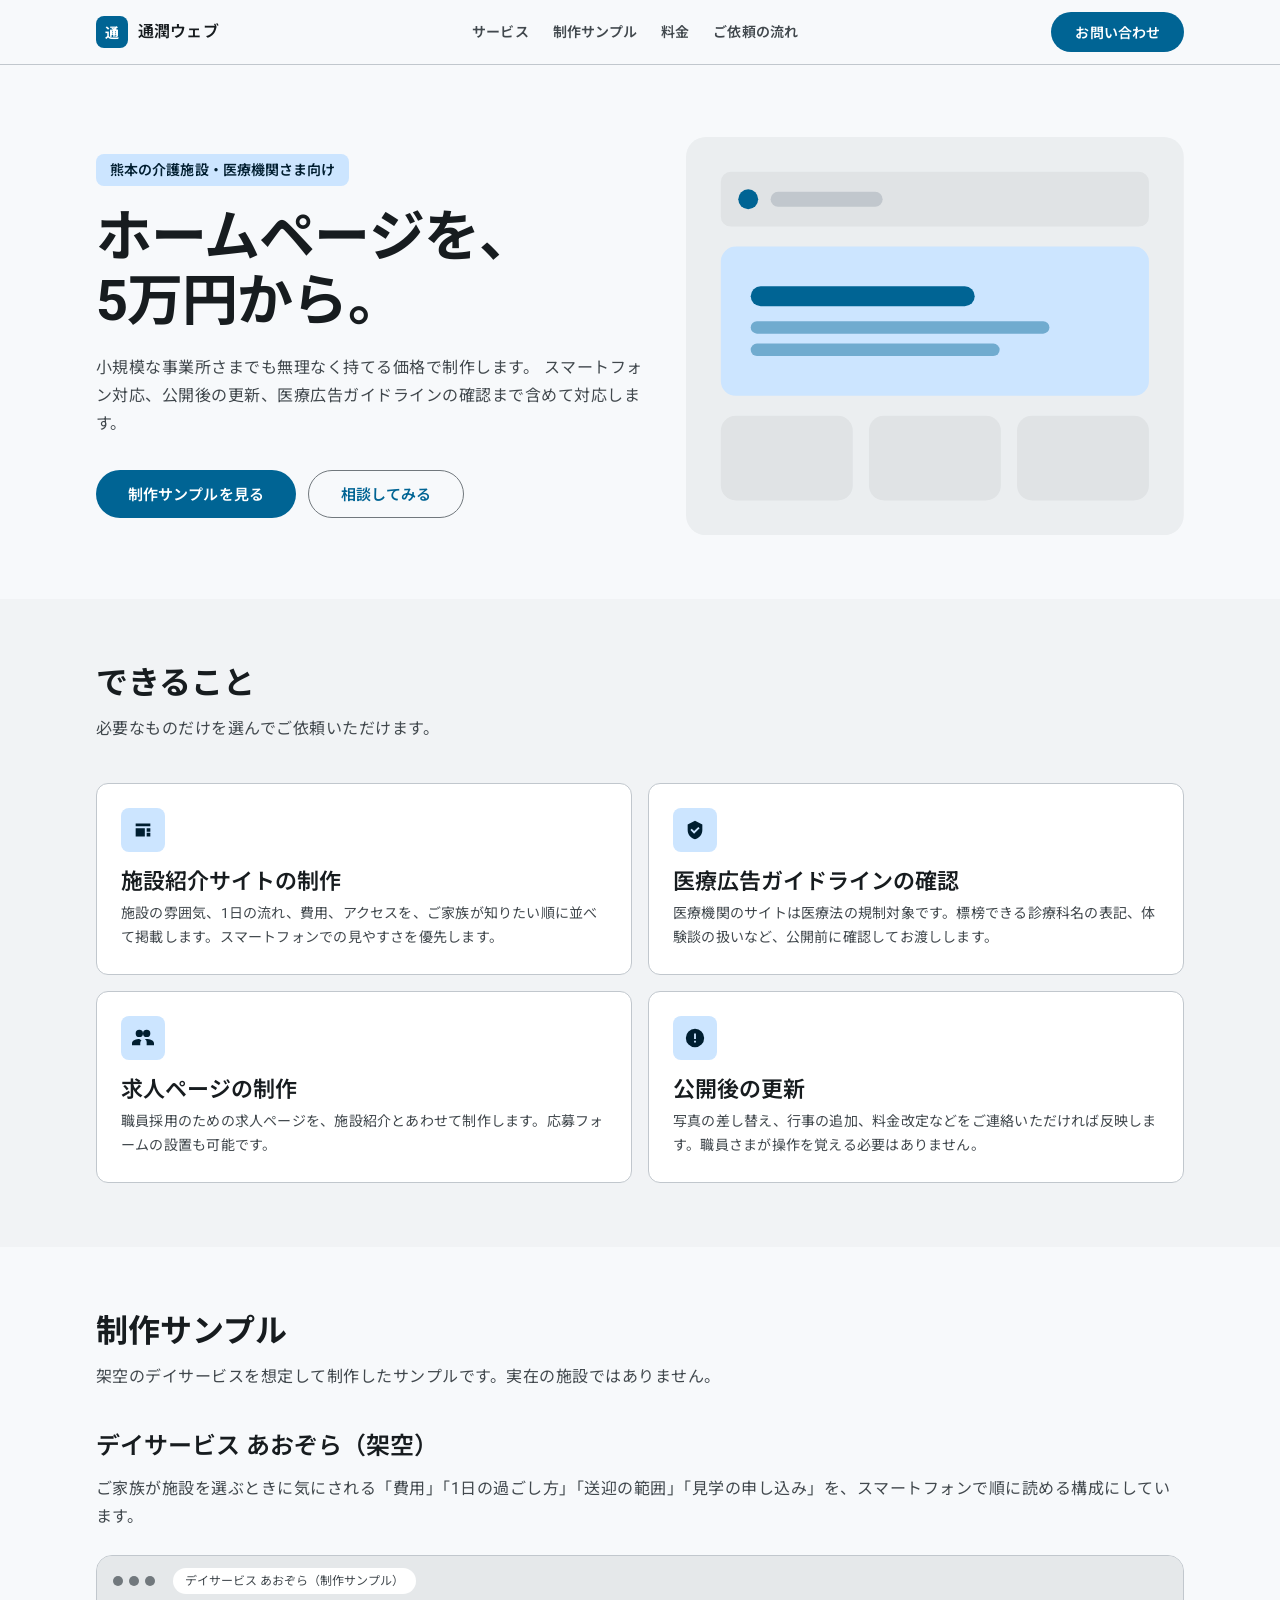
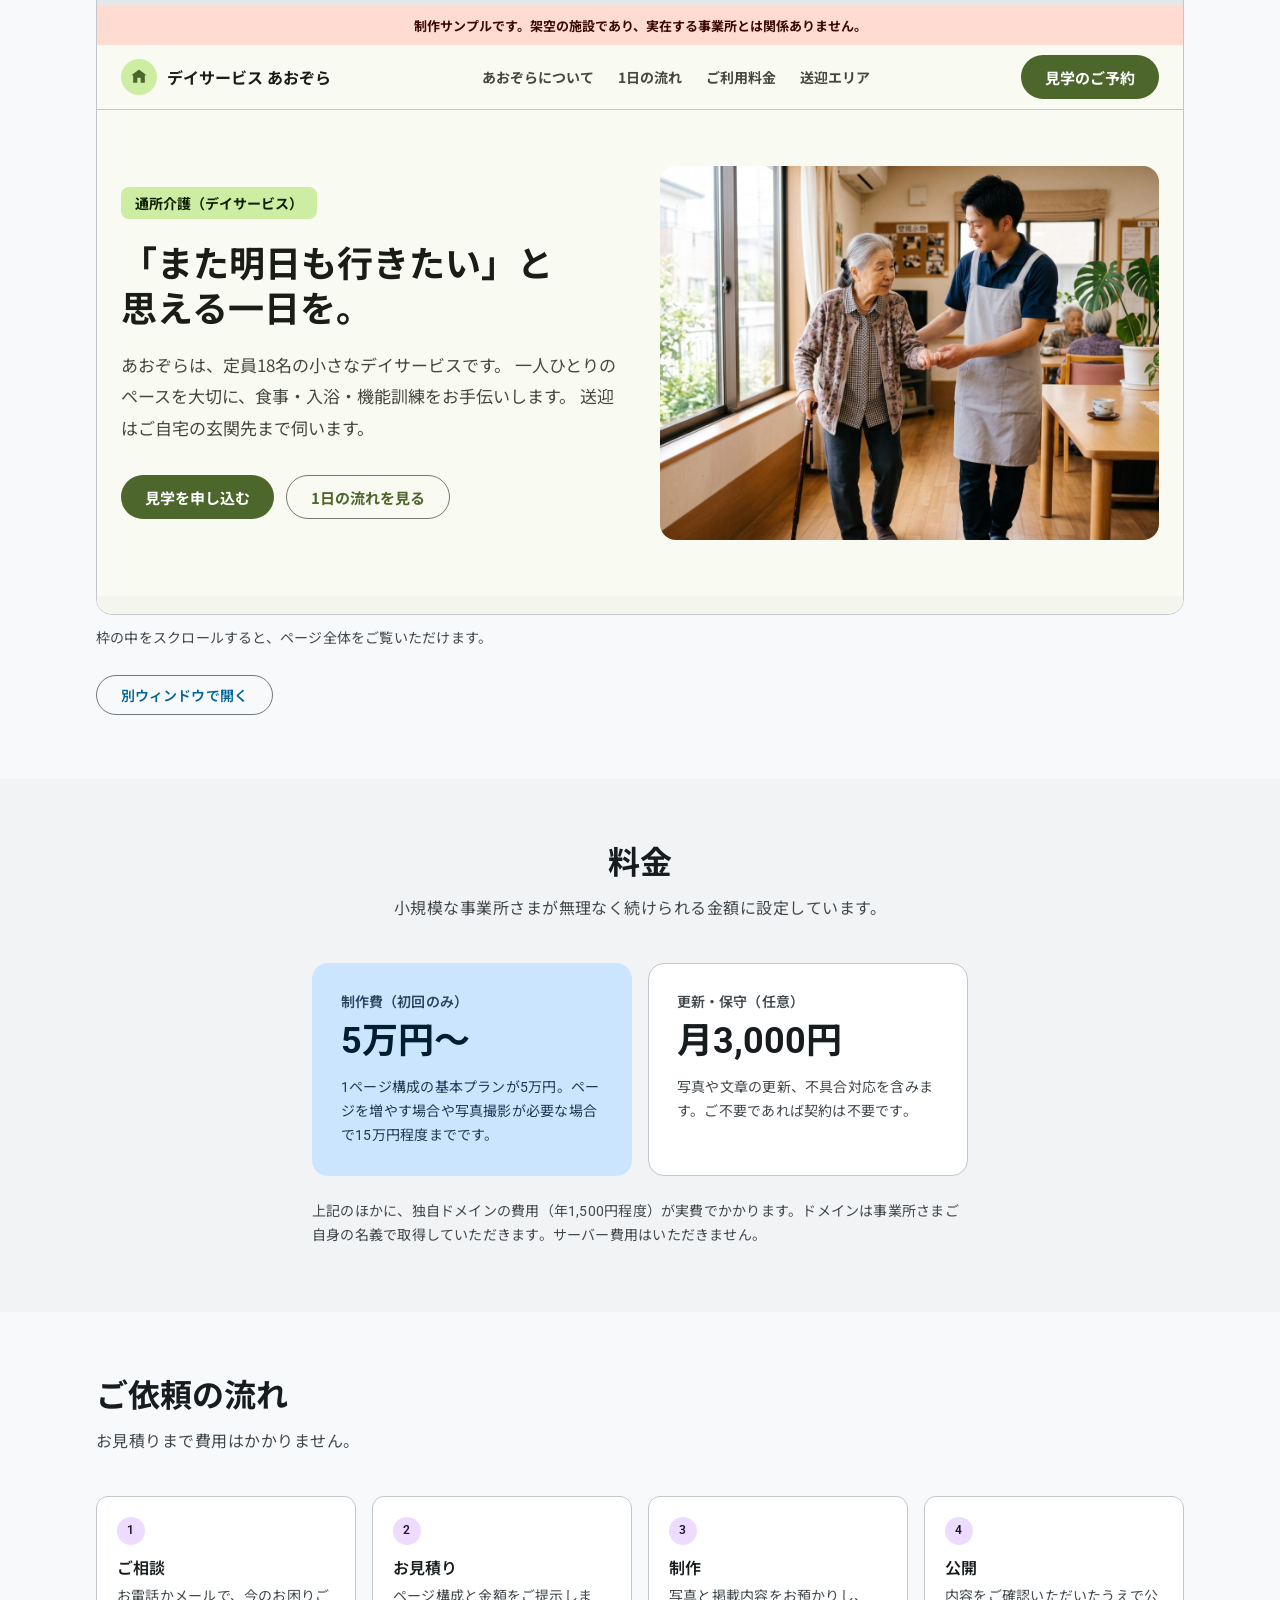
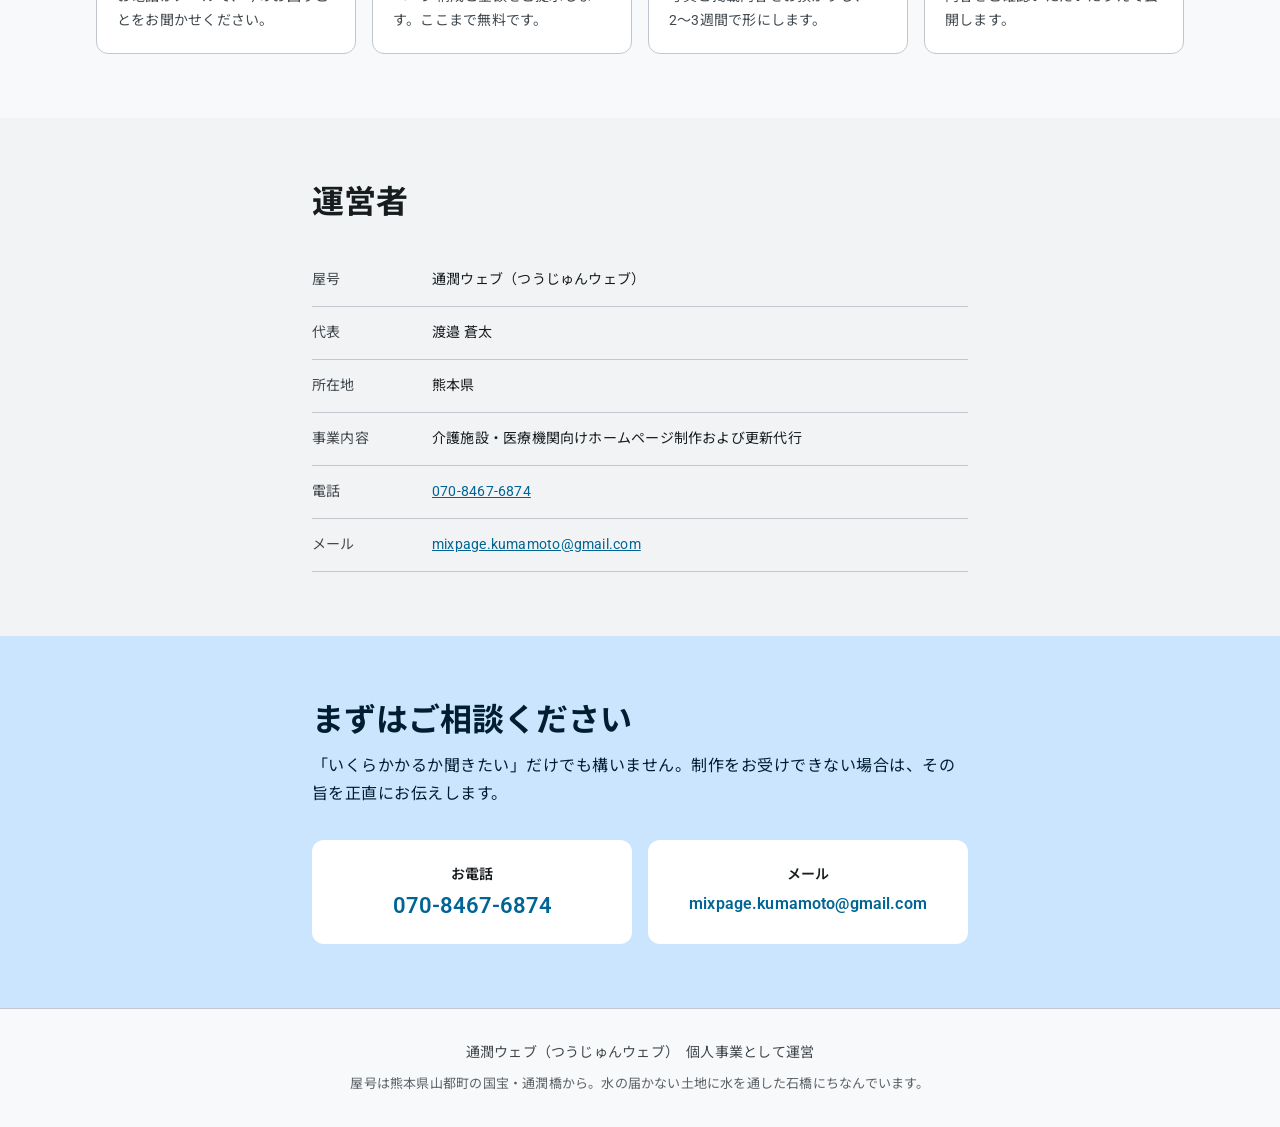
==== index.html @ cc21ecbc "屋号をミックスページから通潤ウェブに変更 同名・類似名の先行事業者が多数存在し、指名検索で埋もれるため屋号を変更。 「ミックスページ」は mixi／mixiページ と音が重なり、同業のウェブミックス " ====
<!doctype html>
<html lang="ja">
<head>
<meta charset="utf-8">
<meta name="viewport" content="width=device-width, initial-scale=1">
<title>通潤ウェブ｜熊本の医療・介護施設向け ホームページ制作</title>
<meta name="description" content="熊本の介護施設・医療機関に特化したホームページ制作「通潤ウェブ（つうじゅんウェブ）」。制作5万円から、医療広告ガイドラインに沿った制作と公開後の更新まで対応します。代表 渡邉蒼太。">
<meta name="keywords" content="通潤ウェブ,つうじゅんウェブ,熊本,ホームページ制作,介護施設,医療機関,デイサービス">
<link rel="canonical" href="https://buildappsota.github.io/mixpage/">
<meta property="og:type" content="website">
<meta property="og:site_name" content="通潤ウェブ">
<meta property="og:title" content="通潤ウェブ｜熊本の医療・介護施設向け ホームページ制作">
<meta property="og:description" content="熊本の介護施設・医療機関に特化したホームページ制作。制作5万円から、公開後の更新まで対応します。">
<meta property="og:locale" content="ja_JP">
<link rel="preconnect" href="https://fonts.googleapis.com">
<link rel="preconnect" href="https://fonts.gstatic.com" crossorigin>
<link href="https://fonts.googleapis.com/css2?family=Roboto:wght@400;500;700&family=Noto+Sans+JP:wght@400;500;700&display=swap" rel="stylesheet">
<link rel="stylesheet" href="css/style.css?v=4">
<script type="application/ld+json">
{
  "@context": "https://schema.org",
  "@type": "ProfessionalService",
  "name": "通潤ウェブ",
  "alternateName": ["つうじゅんウェブ", "Tsujun Web"],
  "description": "熊本の介護施設・医療機関に特化したホームページ制作および更新代行。",
  "url": "https://buildappsota.github.io/mixpage/",
  "telephone": "+81-70-8467-6874",
  "email": "mixpage.kumamoto@gmail.com",
  "founder": { "@type": "Person", "name": "渡邉 蒼太" },
  "address": { "@type": "PostalAddress", "addressRegion": "熊本県", "addressCountry": "JP" },
  "areaServed": { "@type": "AdministrativeArea", "name": "熊本県" },
  "knowsLanguage": "ja",
  "priceRange": "¥¥",
  "makesOffer": [
    {
      "@type": "Offer",
      "itemOffered": { "@type": "Service", "name": "ホームページ制作" },
      "price": "50000",
      "priceCurrency": "JPY"
    },
    {
      "@type": "Offer",
      "itemOffered": { "@type": "Service", "name": "公開後の更新・保守" },
      "price": "3000",
      "priceCurrency": "JPY"
    }
  ]
}
</script>
</head>
<body>

<a class="skip" href="#main">本文へスキップ</a>

<header class="appbar">
  <div class="wrap appbar__in">
    <a class="appbar__brand" href="#main">
      <span class="appbar__mark" aria-hidden="true">通</span>
      <span class="title-md">通潤ウェブ</span>
    </a>
    <nav class="appbar__nav label-lg" aria-label="サイト内ナビゲーション">
      <a href="#service">サービス</a>
      <a href="#sample">制作サンプル</a>
      <a href="#price">料金</a>
      <a href="#flow">ご依頼の流れ</a>
    </nav>
    <a class="btn btn--filled" href="#contact">お問い合わせ</a>
  </div>
</header>

<main id="main">

  <!-- ============================ hero -->
  <section class="hero">
    <div class="wrap hero__grid">
      <div>
        <p class="hero__eyebrow label-lg">熊本の介護施設・医療機関さま向け</p>
        <h1 class="display-lg">ホームページを、<br>5万円から。</h1>
        <p class="hero__lead body-lg">
          小規模な事業所さまでも無理なく持てる価格で制作します。
          スマートフォン対応、公開後の更新、医療広告ガイドラインの確認まで含めて対応します。
        </p>
        <div class="btn-row">
          <a class="btn btn--filled btn--lg" href="#sample">制作サンプルを見る</a>
          <a class="btn btn--outlined btn--lg" href="#contact">相談してみる</a>
        </div>
      </div>
      <div aria-hidden="true">
        <svg viewBox="0 0 400 320" role="img" style="width:100%;height:auto">
          <rect width="400" height="320" rx="16" fill="var(--md-surface-container)"/>
          <rect x="28" y="28" width="344" height="44" rx="8" fill="var(--md-surface-container-highest)"/>
          <circle cx="50" cy="50" r="8" fill="var(--md-primary)"/>
          <rect x="68" y="44" width="90" height="12" rx="6" fill="var(--md-outline-variant)"/>
          <rect x="28" y="88" width="344" height="120" rx="12" fill="var(--md-primary-container)"/>
          <rect x="52" y="120" width="180" height="16" rx="8" fill="var(--md-primary)"/>
          <rect x="52" y="148" width="240" height="10" rx="5" fill="var(--md-primary)" opacity=".45"/>
          <rect x="52" y="166" width="200" height="10" rx="5" fill="var(--md-primary)" opacity=".45"/>
          <rect x="28" y="224" width="106" height="68" rx="12" fill="var(--md-surface-container-highest)"/>
          <rect x="147" y="224" width="106" height="68" rx="12" fill="var(--md-surface-container-highest)"/>
          <rect x="266" y="224" width="106" height="68" rx="12" fill="var(--md-surface-container-highest)"/>
        </svg>
      </div>
    </div>
  </section>

  <!-- ============================ サービス -->
  <section class="sec sec--container" id="service">
    <div class="wrap">
      <div class="sec__head">
        <h2 class="headline-lg">できること</h2>
        <p class="sec__lead body-lg">必要なものだけを選んでご依頼いただけます。</p>
      </div>
      <div class="cards">
        <div class="card">
          <div class="card__icon" aria-hidden="true">
            <svg width="22" height="22" viewBox="0 0 24 24" fill="currentColor"><path d="M4 5h16v3H4zm0 5h10v9H4zm12 0h4v4h-4zm0 5h4v4h-4z"/></svg>
          </div>
          <h3 class="title-lg">施設紹介サイトの制作</h3>
          <p class="body-md">施設の雰囲気、1日の流れ、費用、アクセスを、ご家族が知りたい順に並べて掲載します。スマートフォンでの見やすさを優先します。</p>
        </div>
        <div class="card">
          <div class="card__icon" aria-hidden="true">
            <svg width="22" height="22" viewBox="0 0 24 24" fill="currentColor"><path d="M12 2 4 6v6c0 5 3.4 9.1 8 10 4.6-.9 8-5 8-10V6zm-1 14-4-4 1.4-1.4L11 13.2l4.6-4.6L17 10z"/></svg>
          </div>
          <h3 class="title-lg">医療広告ガイドラインの確認</h3>
          <p class="body-md">医療機関のサイトは医療法の規制対象です。標榜できる診療科名の表記、体験談の扱いなど、公開前に確認してお渡しします。</p>
        </div>
        <div class="card">
          <div class="card__icon" aria-hidden="true">
            <svg width="22" height="22" viewBox="0 0 24 24" fill="currentColor"><path d="M16 11a4 4 0 1 0-4-4 4 4 0 0 0 4 4m-8 0a4 4 0 1 0-4-4 4 4 0 0 0 4 4m0 2c-3 0-8 1.5-8 4.5V20h9v-2.5c0-1.1.5-2.1 1.3-3A12 12 0 0 0 8 13m8 0c-.6 0-1.3 0-2 .2 1.2.9 2 2 2 3.3V20h8v-2.5c0-3-5-4.5-8-4.5"/></svg>
          </div>
          <h3 class="title-lg">求人ページの制作</h3>
          <p class="body-md">職員採用のための求人ページを、施設紹介とあわせて制作します。応募フォームの設置も可能です。</p>
        </div>
        <div class="card">
          <div class="card__icon" aria-hidden="true">
            <svg width="22" height="22" viewBox="0 0 24 24" fill="currentColor"><path d="M12 2a10 10 0 1 0 10 10A10 10 0 0 0 12 2m1 15h-2v-2h2zm0-4h-2V7h2z"/></svg>
          </div>
          <h3 class="title-lg">公開後の更新</h3>
          <p class="body-md">写真の差し替え、行事の追加、料金改定などをご連絡いただければ反映します。職員さまが操作を覚える必要はありません。</p>
        </div>
      </div>
    </div>
  </section>

  <!-- ============================ サンプル -->
  <section class="sec" id="sample">
    <div class="wrap">
      <div class="sec__head">
        <h2 class="headline-lg">制作サンプル</h2>
        <p class="sec__lead body-lg">架空のデイサービスを想定して制作したサンプルです。実在の施設ではありません。</p>
      </div>
      <div class="showcase">
        <div class="showcase__body">
          <h3 class="headline-sm">デイサービス あおぞら（架空）</h3>
          <p class="body-lg">ご家族が施設を選ぶときに気にされる「費用」「1日の過ごし方」「送迎の範囲」「見学の申し込み」を、スマートフォンで順に読める構成にしています。</p>
        </div>
        <div class="showcase__frame">
          <div class="showcase__bar">
            <span class="showcase__dot" aria-hidden="true"></span>
            <span class="showcase__dot" aria-hidden="true"></span>
            <span class="showcase__dot" aria-hidden="true"></span>
            <span class="showcase__url">デイサービス あおぞら（制作サンプル）</span>
          </div>
          <iframe class="showcase__iframe" src="sample/index.html" title="制作サンプル：デイサービス あおぞら（架空の施設）" loading="lazy"></iframe>
        </div>
        <p class="showcase__hint body-md">枠の中をスクロールすると、ページ全体をご覧いただけます。</p>
        <div class="btn-row">
          <a class="btn btn--outlined" href="sample/index.html" target="_blank" rel="noopener">別ウィンドウで開く</a>
        </div>
      </div>
    </div>
  </section>

  <!-- ============================ 料金 -->
  <section class="sec sec--container" id="price">
    <div class="wrap wrap--narrow">
      <div class="sec__head sec__head--center">
        <h2 class="headline-lg">料金</h2>
        <p class="sec__lead body-lg">小規模な事業所さまが無理なく続けられる金額に設定しています。</p>
      </div>
      <div class="price-cards">
        <div class="price-card price-card--accent">
          <p class="price-card__label label-lg">制作費（初回のみ）</p>
          <p class="price-card__value display-sm">5万円〜</p>
          <p class="price-card__note body-md">1ページ構成の基本プランが5万円。ページを増やす場合や写真撮影が必要な場合で15万円程度までです。</p>
        </div>
        <div class="price-card">
          <p class="price-card__label label-lg">更新・保守（任意）</p>
          <p class="price-card__value display-sm">月3,000円</p>
          <p class="price-card__note body-md">写真や文章の更新、不具合対応を含みます。ご不要であれば契約は不要です。</p>
        </div>
      </div>
      <p class="fine body-md">上記のほかに、独自ドメインの費用（年1,500円程度）が実費でかかります。ドメインは事業所さまご自身の名義で取得していただきます。サーバー費用はいただきません。</p>
    </div>
  </section>

  <!-- ============================ 流れ -->
  <section class="sec" id="flow">
    <div class="wrap">
      <div class="sec__head">
        <h2 class="headline-lg">ご依頼の流れ</h2>
        <p class="sec__lead body-lg">お見積りまで費用はかかりません。</p>
      </div>
      <div class="steps">
        <div class="step">
          <div class="step__no label-md" aria-hidden="true">1</div>
          <h3 class="title-md">ご相談</h3>
          <p class="body-md">お電話かメールで、今のお困りごとをお聞かせください。</p>
        </div>
        <div class="step">
          <div class="step__no label-md" aria-hidden="true">2</div>
          <h3 class="title-md">お見積り</h3>
          <p class="body-md">ページ構成と金額をご提示します。ここまで無料です。</p>
        </div>
        <div class="step">
          <div class="step__no label-md" aria-hidden="true">3</div>
          <h3 class="title-md">制作</h3>
          <p class="body-md">写真と掲載内容をお預かりし、2〜3週間で形にします。</p>
        </div>
        <div class="step">
          <div class="step__no label-md" aria-hidden="true">4</div>
          <h3 class="title-md">公開</h3>
          <p class="body-md">内容をご確認いただいたうえで公開します。</p>
        </div>
      </div>
    </div>
  </section>

  <!-- ============================ 会社概要 -->
  <section class="sec sec--container">
    <div class="wrap wrap--narrow">
      <h2 class="headline-lg">運営者</h2>
      <dl class="overview body-md">
        <div><dt>屋号</dt><dd>通潤ウェブ（つうじゅんウェブ）</dd></div>
        <div><dt>代表</dt><dd>渡邉 蒼太</dd></div>
        <div><dt>所在地</dt><dd>熊本県</dd></div>
        <div><dt>事業内容</dt><dd>介護施設・医療機関向けホームページ制作および更新代行</dd></div>
        <div><dt>電話</dt><dd><a href="tel:07084676874">070-8467-6874</a></dd></div>
        <div><dt>メール</dt><dd><a href="mailto:mixpage.kumamoto@gmail.com">mixpage.kumamoto@gmail.com</a></dd></div>
      </dl>
    </div>
  </section>

  <!-- ============================ お問い合わせ -->
  <section class="contact" id="contact">
    <div class="wrap wrap--narrow">
      <h2 class="headline-lg">まずはご相談ください</h2>
      <p class="contact__lead body-lg">「いくらかかるか聞きたい」だけでも構いません。制作をお受けできない場合は、その旨を正直にお伝えします。</p>
      <div class="contact__methods">
        <div class="contact__card">
          <p class="label-lg">お電話</p>
          <a class="title-lg" href="tel:07084676874">070-8467-6874</a>
        </div>
        <div class="contact__card">
          <p class="label-lg">メール</p>
          <a class="title-md" href="mailto:mixpage.kumamoto@gmail.com?subject=%E3%83%9B%E3%83%BC%E3%83%A0%E3%83%9A%E3%83%BC%E3%82%B8%E5%88%B6%E4%BD%9C%E3%81%AE%E3%81%94%E7%9B%B8%E8%AB%87">mixpage.kumamoto@gmail.com</a>
        </div>
      </div>
    </div>
  </section>

</main>

<footer class="ftr">
  <div class="wrap wrap--narrow">
    <p class="body-md">通潤ウェブ（つうじゅんウェブ）　個人事業として運営</p>
    <p class="body-md ftr__note">屋号は熊本県山都町の国宝・通潤橋から。水の届かない土地に水を通した石橋にちなんでいます。</p>
  </div>
</footer>

</body>
</html>
---- css/style.css ----
/* ============================================================
   ミックスページ
   Material Design 3 準拠。
   - トーナルパレット（primary / secondary / tertiary / neutral）
   - M3タイプスケール（Display / Headline / Title / Body / Label）
   - M3シェイプスケール（4 / 8 / 12 / 16 / 28dp）
   - ライト・ダーク両スキーム
   ============================================================ */

:root {
  /* --- M3 light color roles --- */
  --md-primary: #006494;
  --md-on-primary: #ffffff;
  --md-primary-container: #cce5ff;
  --md-on-primary-container: #001e30;

  --md-secondary: #4f616e;
  --md-on-secondary: #ffffff;
  --md-secondary-container: #d3e5f4;
  --md-on-secondary-container: #0b1d29;

  --md-tertiary: #66587a;
  --md-on-tertiary: #ffffff;
  --md-tertiary-container: #eddcff;
  --md-on-tertiary-container: #221533;

  --md-surface: #f7f9fb;
  --md-on-surface: #171c1f;
  --md-surface-variant: #dde3e8;
  --md-on-surface-variant: #41484d;
  --md-outline: #71787d;
  --md-outline-variant: #c1c7cd;

  --md-surface-container-lowest: #ffffff;
  --md-surface-container-low: #f1f3f5;
  --md-surface-container: #ebeef0;
  --md-surface-container-high: #e5e8ea;
  --md-surface-container-highest: #e0e3e5;

  /* --- M3 shape scale --- */
  --shape-xs: 4px;
  --shape-sm: 8px;
  --shape-md: 12px;
  --shape-lg: 16px;
  --shape-xl: 28px;
  --shape-full: 999px;

  --font: "Roboto", "Noto Sans JP", -apple-system, BlinkMacSystemFont, sans-serif;
}

@media (prefers-color-scheme: dark) {
  :root {
    --md-primary: #91cdff;
    --md-on-primary: #00344f;
    --md-primary-container: #004b70;
    --md-on-primary-container: #cce5ff;

    --md-secondary: #b7c9d8;
    --md-on-secondary: #21323f;
    --md-secondary-container: #384956;
    --md-on-secondary-container: #d3e5f4;

    --md-tertiary: #d1bfe7;
    --md-on-tertiary: #372a49;
    --md-tertiary-container: #4e4061;
    --md-on-tertiary-container: #eddcff;

    --md-surface: #0e1416;
    --md-on-surface: #e0e3e5;
    --md-surface-variant: #41484d;
    --md-on-surface-variant: #c1c7cd;
    --md-outline: #8b9296;
    --md-outline-variant: #41484d;

    --md-surface-container-lowest: #090f11;
    --md-surface-container-low: #171c1f;
    --md-surface-container: #1b2124;
    --md-surface-container-high: #252b2e;
    --md-surface-container-highest: #2f3538;
  }
}

* { box-sizing: border-box; }
body {
  margin: 0;
  font-family: var(--font);
  background: var(--md-surface);
  color: var(--md-on-surface);
  -webkit-font-smoothing: antialiased;
}
img, svg { max-width: 100%; display: block; }
a { color: inherit; }
h1, h2, h3, p, dl, dd, ul { margin: 0; }
ul { padding: 0; list-style: none; }

/* --- M3 type scale --- */
.display-lg { font-size: 3.5rem; line-height: 1.14; font-weight: 700; letter-spacing: -0.016em; }
.display-sm { font-size: 2.25rem; line-height: 1.22; font-weight: 700; }
.headline-lg { font-size: 2rem; line-height: 1.25; font-weight: 700; }
.headline-sm { font-size: 1.5rem; line-height: 1.33; font-weight: 600; }
.title-lg { font-size: 1.375rem; line-height: 1.27; font-weight: 600; }
.title-md { font-size: 1rem; line-height: 1.5; font-weight: 600; letter-spacing: 0.009em; }
.body-lg { font-size: 1rem; line-height: 1.75; letter-spacing: 0.031em; }
.body-md { font-size: 0.875rem; line-height: 1.71; letter-spacing: 0.016em; }
.label-lg { font-size: 0.875rem; line-height: 1.43; font-weight: 600; letter-spacing: 0.006em; }
.label-md { font-size: 0.75rem; line-height: 1.33; font-weight: 600; letter-spacing: 0.04em; }

@media (max-width: 40rem) {
  .display-lg { font-size: 2.25rem; }
  .display-sm { font-size: 1.75rem; }
  .headline-lg { font-size: 1.625rem; }
}

.wrap { max-width: 71rem; margin: 0 auto; padding: 0 1.5rem; }
.wrap--narrow { max-width: 44rem; }

.skip { position: absolute; left: -999px; }
.skip:focus { left: 1rem; top: 1rem; background: var(--md-primary); color: var(--md-on-primary); padding: 0.5rem 1rem; border-radius: var(--shape-sm); z-index: 100; }

:focus-visible { outline: 3px solid var(--md-primary); outline-offset: 2px; }
@media (prefers-reduced-motion: reduce) { * { transition: none !important; } }

/* ---------------------------------------------- top app bar */
.appbar {
  position: sticky; top: 0; z-index: 40;
  background: var(--md-surface);
  border-bottom: 1px solid var(--md-outline-variant);
}
.appbar__in { display: flex; align-items: center; justify-content: space-between; height: 4rem; gap: 1rem; }
.appbar__brand { display: flex; align-items: center; gap: 0.625rem; text-decoration: none; }
.appbar__mark {
  width: 2rem; height: 2rem; border-radius: var(--shape-sm);
  background: var(--md-primary); color: var(--md-on-primary);
  display: grid; place-items: center; font-weight: 700; font-size: 0.875rem;
}
.appbar__nav { display: none; gap: 1.5rem; }
.appbar__nav a { text-decoration: none; color: var(--md-on-surface-variant); }
.appbar__nav a:hover { color: var(--md-primary); }
@media (min-width: 52rem) { .appbar__nav { display: flex; } }

/* ---------------------------------------------- M3 buttons */
.btn {
  display: inline-flex; align-items: center; justify-content: center;
  height: 2.5rem; padding: 0 1.5rem;
  border-radius: var(--shape-full);
  border: none; text-decoration: none;
  font-family: var(--font); font-size: 0.875rem; font-weight: 600; letter-spacing: 0.006em;
  transition: box-shadow .2s ease, background-color .2s ease;
  cursor: pointer;
}
.btn--filled { background: var(--md-primary); color: var(--md-on-primary); }
.btn--filled:hover { box-shadow: 0 1px 3px rgba(0,0,0,.3), 0 4px 8px rgba(0,0,0,.15); }
.btn--tonal { background: var(--md-secondary-container); color: var(--md-on-secondary-container); }
.btn--tonal:hover { box-shadow: 0 1px 2px rgba(0,0,0,.3); }
.btn--outlined { background: transparent; color: var(--md-primary); border: 1px solid var(--md-outline); }
.btn--outlined:hover { background: color-mix(in srgb, var(--md-primary) 8%, transparent); }
.btn--lg { height: 3rem; padding: 0 2rem; font-size: 0.9375rem; }

.btn-row { display: flex; gap: 0.75rem; flex-wrap: wrap; }
.btn-row--center { justify-content: center; }

/* ---------------------------------------------- hero */
.hero { padding: 4.5rem 0 4rem; }
.hero__grid { display: grid; gap: 2.5rem; align-items: center; }
@media (min-width: 56rem) { .hero__grid { grid-template-columns: 1.05fr 0.95fr; } }
.hero__eyebrow {
  display: inline-block;
  background: var(--md-primary-container); color: var(--md-on-primary-container);
  padding: 0.375rem 0.875rem; border-radius: var(--shape-sm);
  margin-bottom: 1.25rem;
}
.hero__lead { margin-top: 1.25rem; color: var(--md-on-surface-variant); }
.hero .btn-row { margin-top: 2rem; }

/* ---------------------------------------------- sections */
.sec { padding: 4rem 0; }
.sec--container { background: var(--md-surface-container-low); }
.sec__head { max-width: 40rem; }
.sec__head--center { margin: 0 auto; text-align: center; }
.sec__lead { margin-top: 0.75rem; color: var(--md-on-surface-variant); }

/* ---------------------------------------------- M3 cards */
.cards { margin-top: 2.5rem; display: grid; gap: 1rem; grid-template-columns: 1fr; }
@media (min-width: 48rem) { .cards { grid-template-columns: repeat(2, 1fr); } }
.card {
  background: var(--md-surface-container-lowest);
  border: 1px solid var(--md-outline-variant);
  border-radius: var(--shape-md);
  padding: 1.5rem;
}
.card__icon {
  width: 2.75rem; height: 2.75rem; border-radius: var(--shape-sm);
  background: var(--md-primary-container); color: var(--md-on-primary-container);
  display: grid; place-items: center; margin-bottom: 1rem;
}
.card h3 { margin-bottom: 0.375rem; }
.card p { color: var(--md-on-surface-variant); }

/* ---------------------------------------------- price */
.price-cards { margin-top: 2.5rem; display: grid; gap: 1rem; }
@media (min-width: 48rem) { .price-cards { grid-template-columns: repeat(2, 1fr); } }
.price-card {
  border-radius: var(--shape-lg);
  padding: 1.75rem;
  background: var(--md-surface-container-lowest);
  border: 1px solid var(--md-outline-variant);
}
.price-card--accent { background: var(--md-primary-container); color: var(--md-on-primary-container); border-color: transparent; }
.price-card__label { color: var(--md-on-surface-variant); }
.price-card--accent .price-card__label { color: var(--md-on-primary-container); opacity: .8; }
.price-card__value { margin-top: 0.5rem; }
.price-card__note { margin-top: 0.75rem; color: var(--md-on-surface-variant); }
.price-card--accent .price-card__note { color: var(--md-on-primary-container); opacity: .85; }
.fine { margin-top: 1.5rem; color: var(--md-on-surface-variant); }

/* ---------------------------------------------- steps */
.steps { margin-top: 2.5rem; display: grid; gap: 1rem; }
@media (min-width: 56rem) { .steps { grid-template-columns: repeat(4, 1fr); } }
.step {
  background: var(--md-surface-container-lowest);
  border: 1px solid var(--md-outline-variant);
  border-radius: var(--shape-md); padding: 1.25rem;
}
.step__no {
  width: 1.75rem; height: 1.75rem; border-radius: var(--shape-full);
  background: var(--md-tertiary-container); color: var(--md-on-tertiary-container);
  display: grid; place-items: center; margin-bottom: 0.75rem;
}
.step p { margin-top: 0.25rem; color: var(--md-on-surface-variant); }

/* ---------------------------------------------- sample showcase */
.showcase { margin-top: 2.5rem; }
.showcase__frame {
  margin-top: 1.5rem;
  border-radius: var(--shape-lg); overflow: hidden;
  border: 1px solid var(--md-outline-variant);
  background: var(--md-surface-container);
}
.showcase__bar { display: flex; align-items: center; gap: 0.375rem; padding: 0.75rem 1rem; background: var(--md-surface-container-high); }
.showcase__dot { width: 0.625rem; height: 0.625rem; border-radius: var(--shape-full); background: var(--md-outline); flex: none; }
.showcase__url {
  margin-left: 0.75rem; padding: 0.25rem 0.75rem; border-radius: var(--shape-full);
  background: var(--md-surface-container-lowest); color: var(--md-on-surface-variant);
  font-size: 0.75rem; line-height: 1.5;
  overflow: hidden; text-overflow: ellipsis; white-space: nowrap;
}
.showcase__iframe {
  display: block; width: 100%; height: 30rem; border: 0; background: #ffffff;
}
@media (min-width: 48rem) { .showcase__iframe { height: 38rem; } }
.showcase__hint { margin-top: 0.75rem; color: var(--md-on-surface-variant); }
.showcase__body p { margin-top: 0.75rem; color: var(--md-on-surface-variant); }
.showcase .btn-row { margin-top: 1.5rem; }

/* ---------------------------------------------- overview */
.overview { margin-top: 2rem; }
.overview > div {
  display: grid; grid-template-columns: 6.5rem 1fr; gap: 1rem;
  padding: 0.875rem 0; border-bottom: 1px solid var(--md-outline-variant);
}
.overview dt { color: var(--md-on-surface-variant); }
.overview a { color: var(--md-primary); }

/* ---------------------------------------------- contact */
.contact { padding: 4rem 0; background: var(--md-primary-container); color: var(--md-on-primary-container); }
.contact__lead { margin-top: 0.75rem; }
.contact__methods { margin-top: 2rem; display: grid; gap: 1rem; }
@media (min-width: 40rem) { .contact__methods { grid-template-columns: repeat(2, 1fr); } }
.contact__card {
  background: var(--md-surface-container-lowest); color: var(--md-on-surface);
  border-radius: var(--shape-md); padding: 1.5rem; text-align: center;
}
.contact__card a { display: block; margin-top: 0.5rem; color: var(--md-primary); text-decoration: none; word-break: break-all; }
.contact__card a:hover { text-decoration: underline; }

/* ---------------------------------------------- footer */
.ftr { padding: 2rem 0; border-top: 1px solid var(--md-outline-variant); }
.ftr p { color: var(--md-on-surface-variant); text-align: center; }
.ftr__note { margin-top: 0.5rem; font-size: 0.8125rem; opacity: 0.85; }
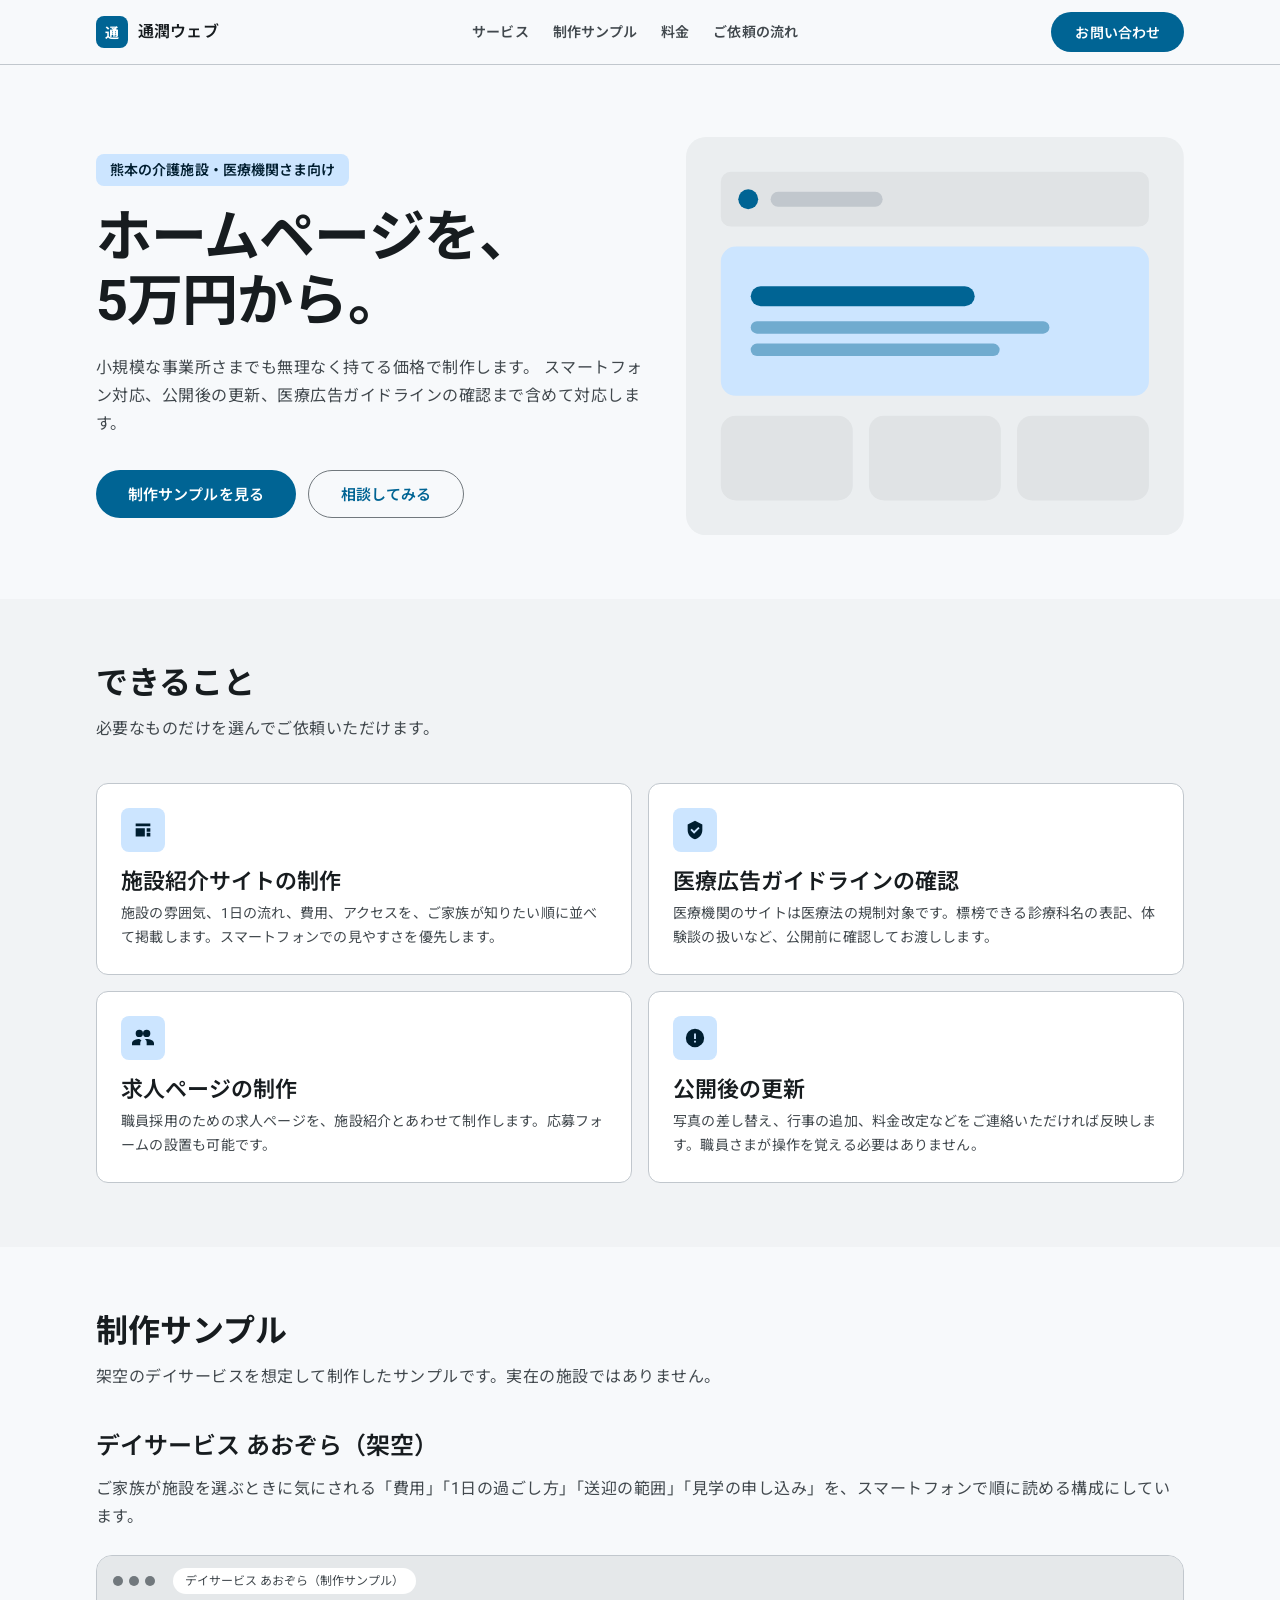
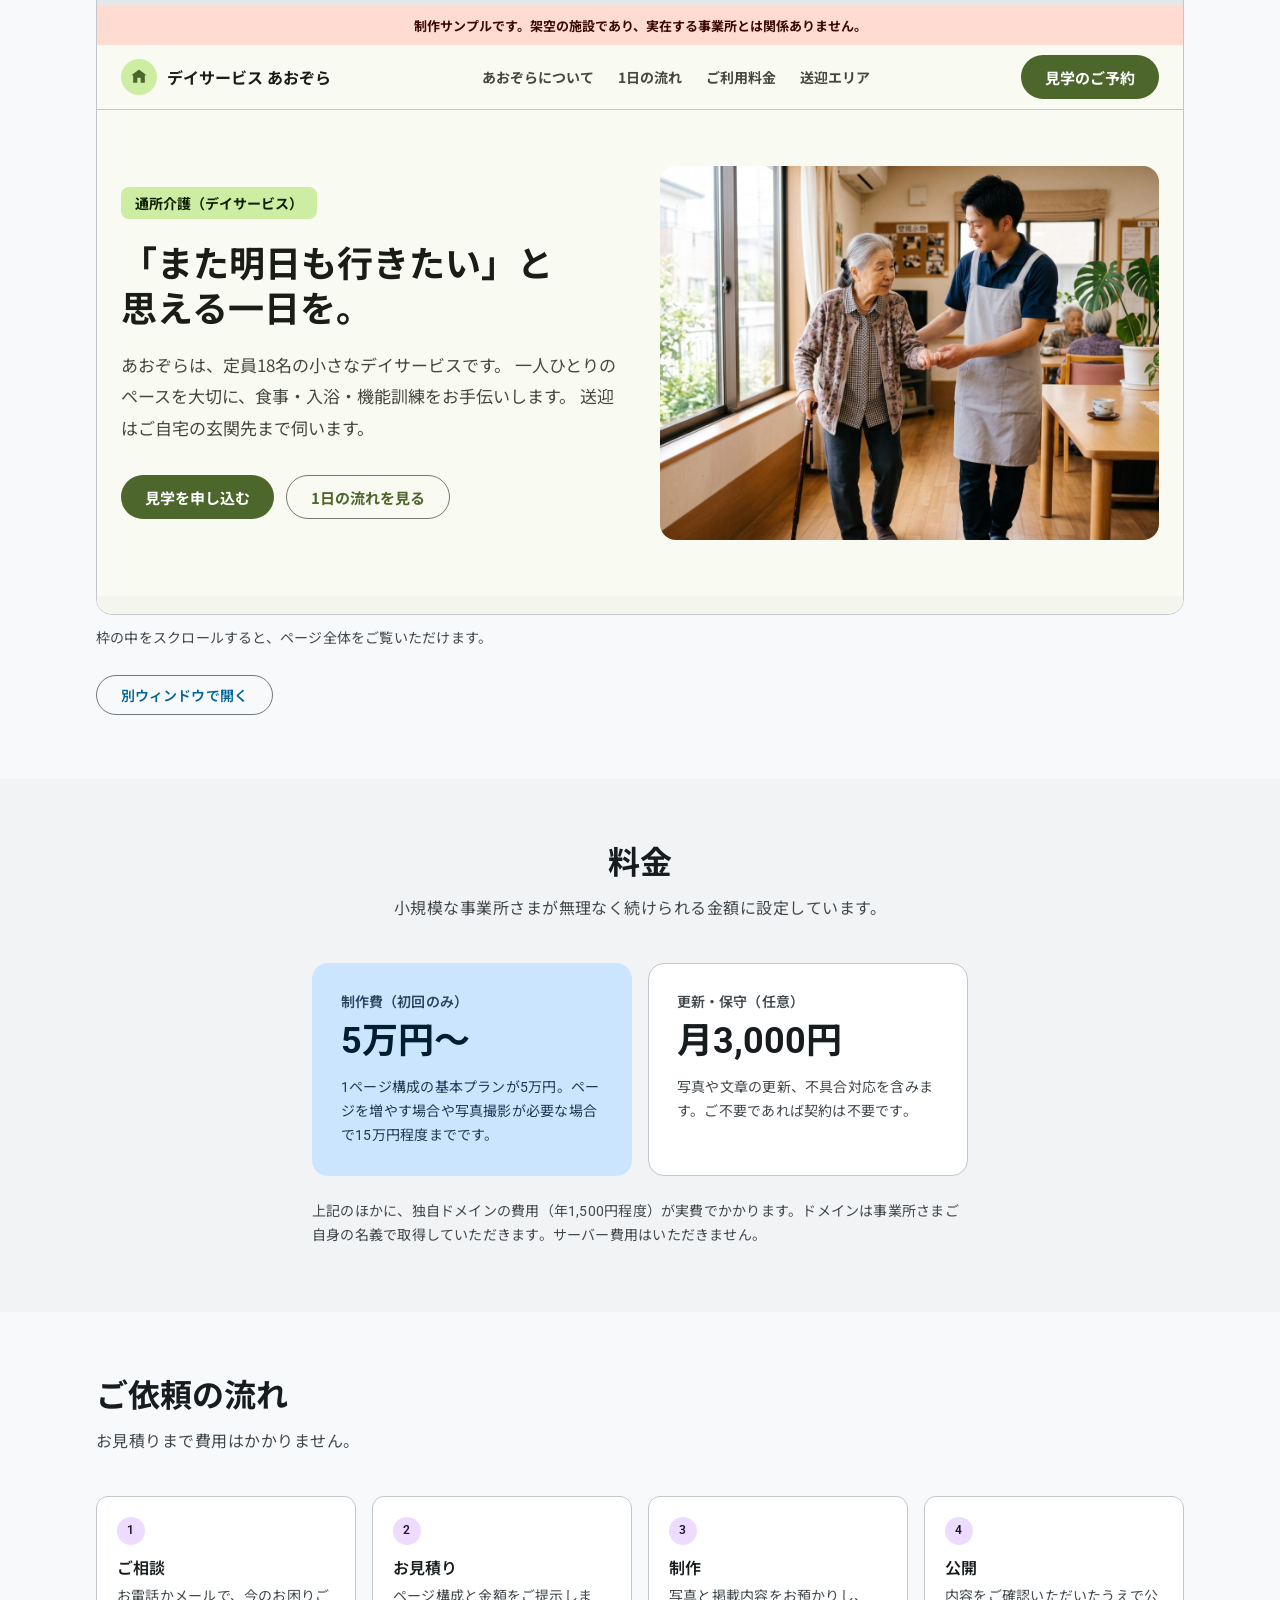
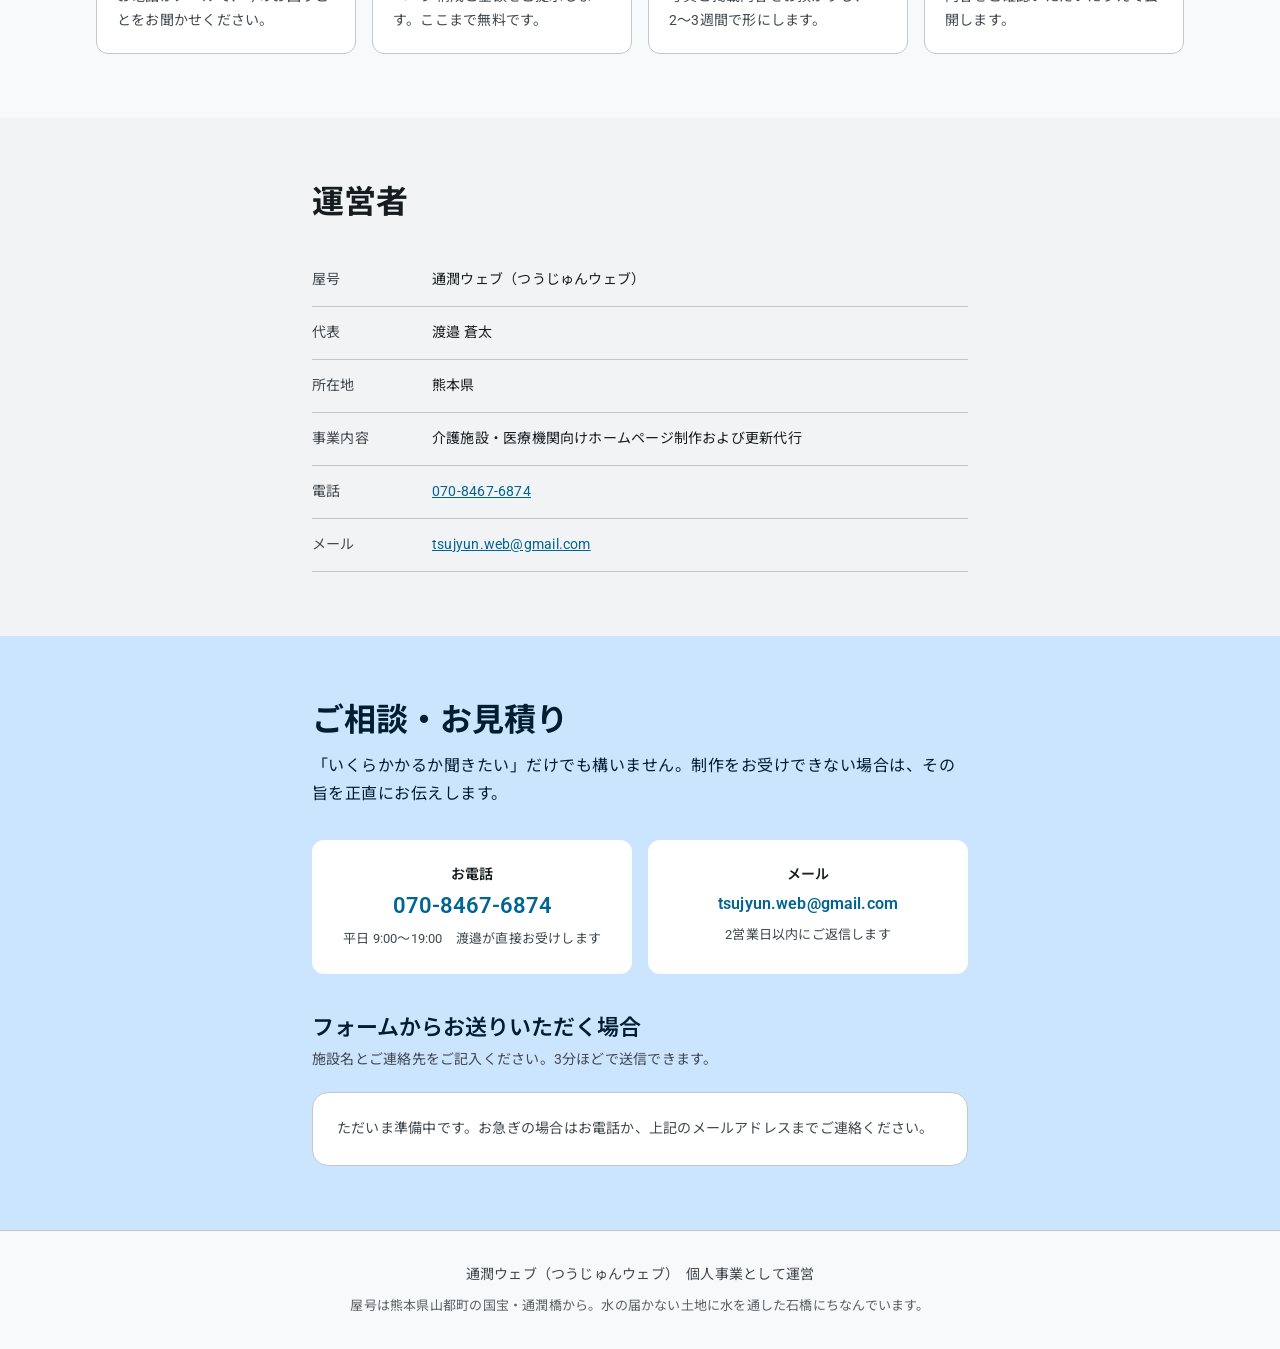
==== commit 0836c1bb: "メールアドレスを tsujyun.web@gmail.com に変更、問い合わせフォームの受け皿を追加 屋号変更にあわせてメールアドレスを差し替え（JSON-LD含む）。 問い合わせセクションを電話・" ====
--- a/index.html
+++ b/index.html
@@ -15,7 +15,7 @@
 <link rel="preconnect" href="https://fonts.googleapis.com">
 <link rel="preconnect" href="https://fonts.gstatic.com" crossorigin>
 <link href="https://fonts.googleapis.com/css2?family=Roboto:wght@400;500;700&family=Noto+Sans+JP:wght@400;500;700&display=swap" rel="stylesheet">
-<link rel="stylesheet" href="css/style.css?v=4">
+<link rel="stylesheet" href="css/style.css?v=5">
 <script type="application/ld+json">
 {
   "@context": "https://schema.org",
@@ -25,7 +25,7 @@
   "description": "熊本の介護施設・医療機関に特化したホームページ制作および更新代行。",
   "url": "https://buildappsota.github.io/mixpage/",
   "telephone": "+81-70-8467-6874",
-  "email": "mixpage.kumamoto@gmail.com",
+  "email": "tsujyun.web@gmail.com",
   "founder": { "@type": "Person", "name": "渡邉 蒼太" },
   "address": { "@type": "PostalAddress", "addressRegion": "熊本県", "addressCountry": "JP" },
   "areaServed": { "@type": "AdministrativeArea", "name": "熊本県" },
@@ -237,7 +237,7 @@
         <div><dt>所在地</dt><dd>熊本県</dd></div>
         <div><dt>事業内容</dt><dd>介護施設・医療機関向けホームページ制作および更新代行</dd></div>
         <div><dt>電話</dt><dd><a href="tel:07084676874">070-8467-6874</a></dd></div>
-        <div><dt>メール</dt><dd><a href="mailto:mixpage.kumamoto@gmail.com">mixpage.kumamoto@gmail.com</a></dd></div>
+        <div><dt>メール</dt><dd><a href="mailto:tsujyun.web@gmail.com">tsujyun.web@gmail.com</a></dd></div>
       </dl>
     </div>
   </section>
@@ -245,16 +245,34 @@
   <!-- ============================ お問い合わせ -->
   <section class="contact" id="contact">
     <div class="wrap wrap--narrow">
-      <h2 class="headline-lg">まずはご相談ください</h2>
+      <h2 class="headline-lg">ご相談・お見積り</h2>
       <p class="contact__lead body-lg">「いくらかかるか聞きたい」だけでも構いません。制作をお受けできない場合は、その旨を正直にお伝えします。</p>
+
       <div class="contact__methods">
         <div class="contact__card">
           <p class="label-lg">お電話</p>
           <a class="title-lg" href="tel:07084676874">070-8467-6874</a>
+          <p class="contact__note body-md">平日 9:00〜19:00　渡邉が直接お受けします</p>
         </div>
         <div class="contact__card">
           <p class="label-lg">メール</p>
-          <a class="title-md" href="mailto:mixpage.kumamoto@gmail.com?subject=%E3%83%9B%E3%83%BC%E3%83%A0%E3%83%9A%E3%83%BC%E3%82%B8%E5%88%B6%E4%BD%9C%E3%81%AE%E3%81%94%E7%9B%B8%E8%AB%87">mixpage.kumamoto@gmail.com</a>
+          <a class="title-md" href="mailto:tsujyun.web@gmail.com?subject=%E3%83%9B%E3%83%BC%E3%83%A0%E3%83%9A%E3%83%BC%E3%82%B8%E5%88%B6%E4%BD%9C%E3%81%AE%E3%81%94%E7%9B%B8%E8%AB%87">tsujyun.web@gmail.com</a>
+          <p class="contact__note body-md">2営業日以内にご返信します</p>
+        </div>
+      </div>
+
+      <!-- ============================================================
+           フォーム差し込み位置
+           Googleフォームの「埋め込む(<>)」で出るiframeタグを、
+           下の contact__form の中に貼り替える。
+           ============================================================ -->
+      <div class="contact__form">
+        <h3 class="title-lg">フォームからお送りいただく場合</h3>
+        <p class="body-md">施設名とご連絡先をご記入ください。3分ほどで送信できます。</p>
+        <div class="formframe" id="formSlot">
+          <p class="formframe__pending body-md">
+            ただいま準備中です。お急ぎの場合はお電話か、上記のメールアドレスまでご連絡ください。
+          </p>
         </div>
       </div>
     </div>
--- a/css/style.css
+++ b/css/style.css
@@ -272,6 +272,22 @@
 }
 .contact__card a { display: block; margin-top: 0.5rem; color: var(--md-primary); text-decoration: none; word-break: break-all; }
 .contact__card a:hover { text-decoration: underline; }
+.contact__note { margin-top: 0.5rem; color: var(--md-on-surface-variant); font-size: 0.8125rem; }
+
+/* ---------------------------------------------- 問い合わせフォーム */
+.contact__form { margin-top: 2.5rem; text-align: left; }
+.contact__form h3 { margin-bottom: 0.375rem; }
+.contact__form > p { color: var(--md-on-surface-variant); }
+.formframe {
+  margin-top: 1.25rem;
+  background: var(--md-surface-container-lowest);
+  border: 1px solid var(--md-outline-variant);
+  border-radius: var(--shape-lg);
+  overflow: hidden;
+}
+/* Googleフォームのiframeは自前の高さを持つので、幅だけ合わせる */
+.formframe iframe { display: block; width: 100%; border: 0; }
+.formframe__pending { padding: 1.5rem; color: var(--md-on-surface-variant); margin: 0; }
 
 /* ---------------------------------------------- footer */
 .ftr { padding: 2rem 0; border-top: 1px solid var(--md-outline-variant); }
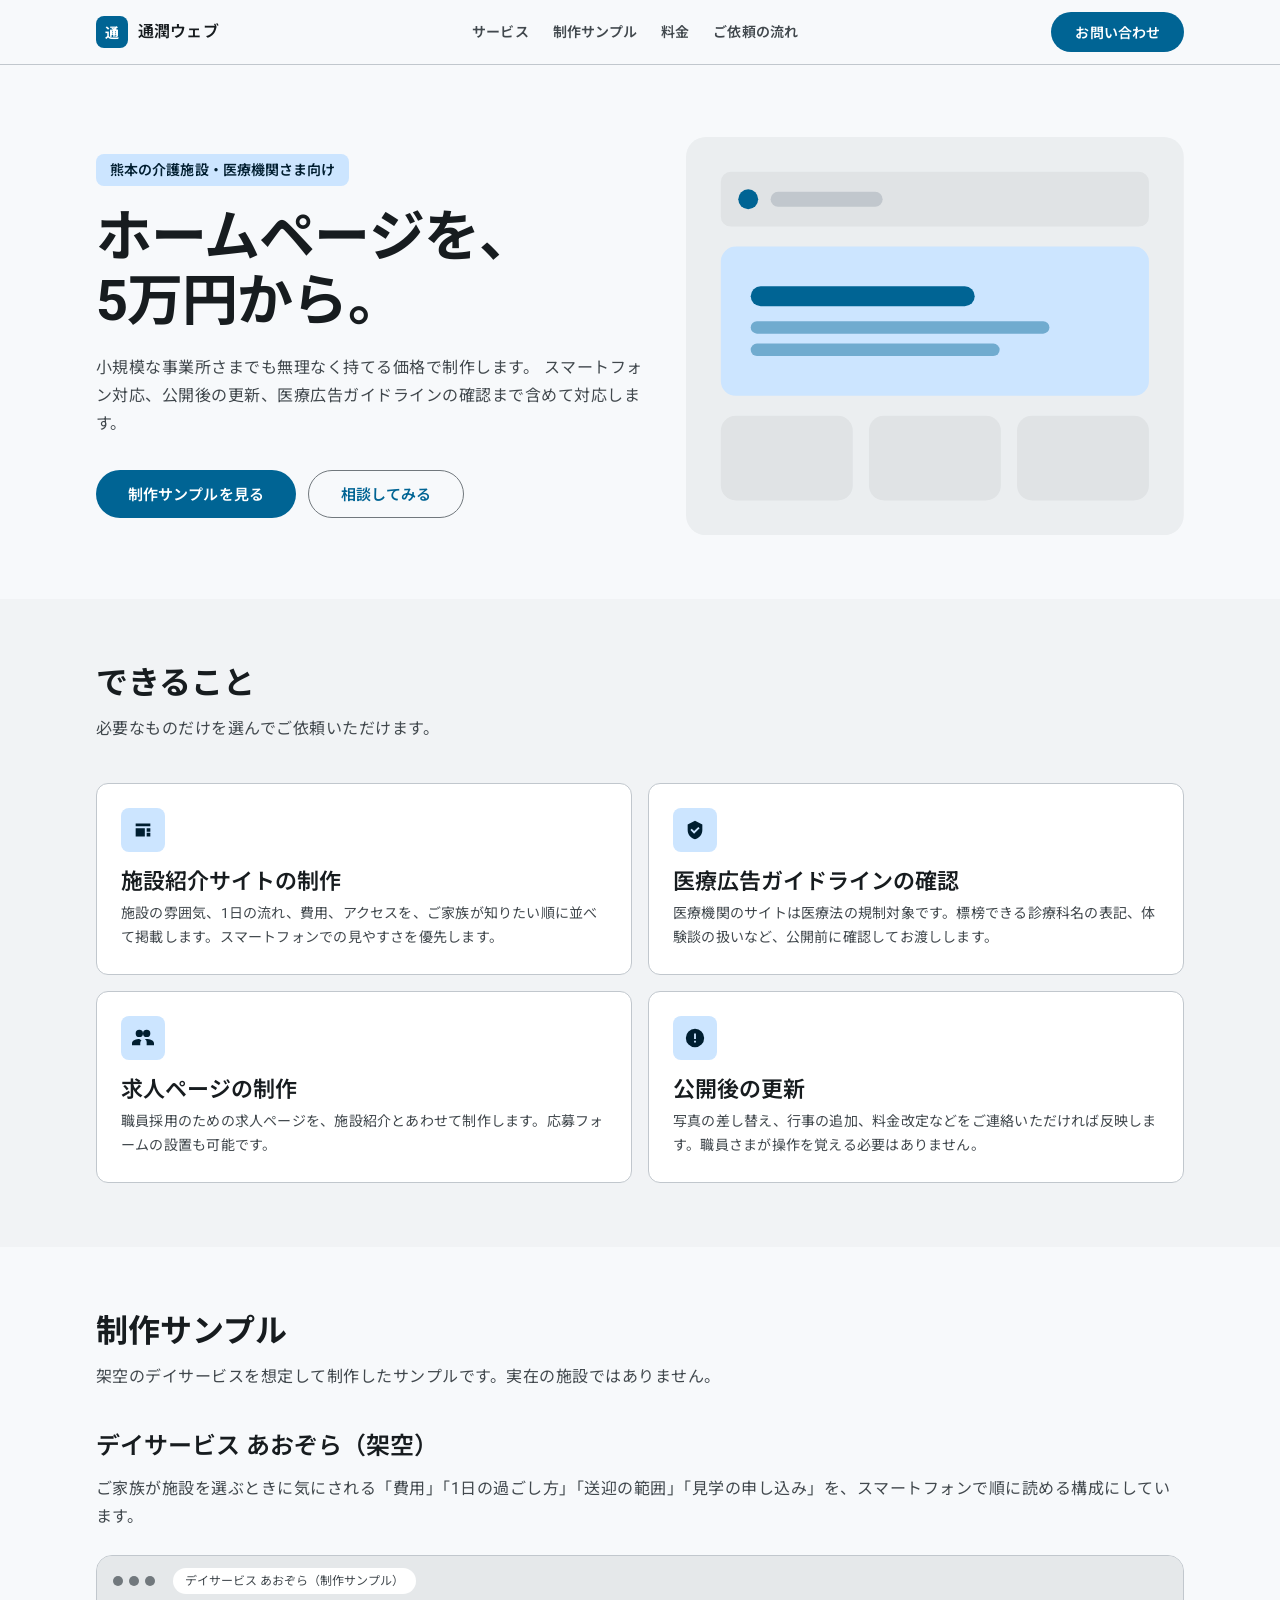
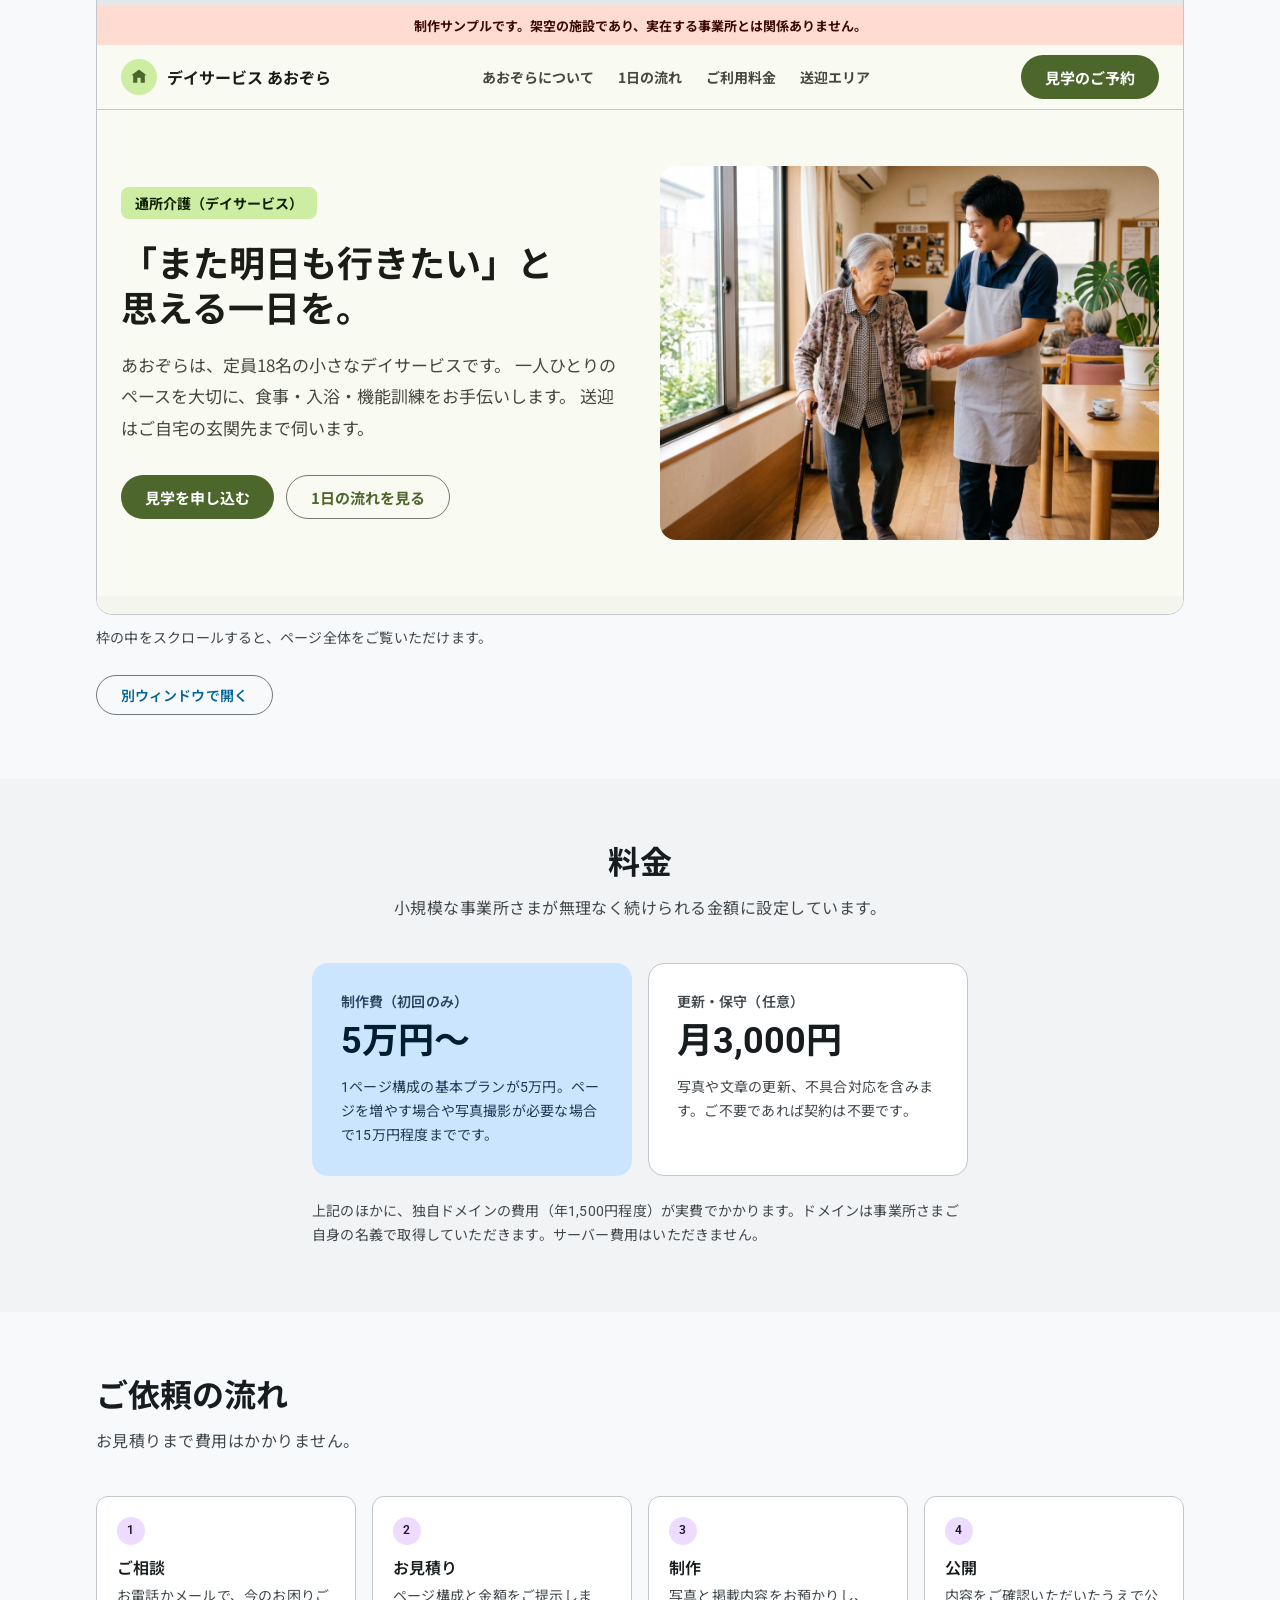
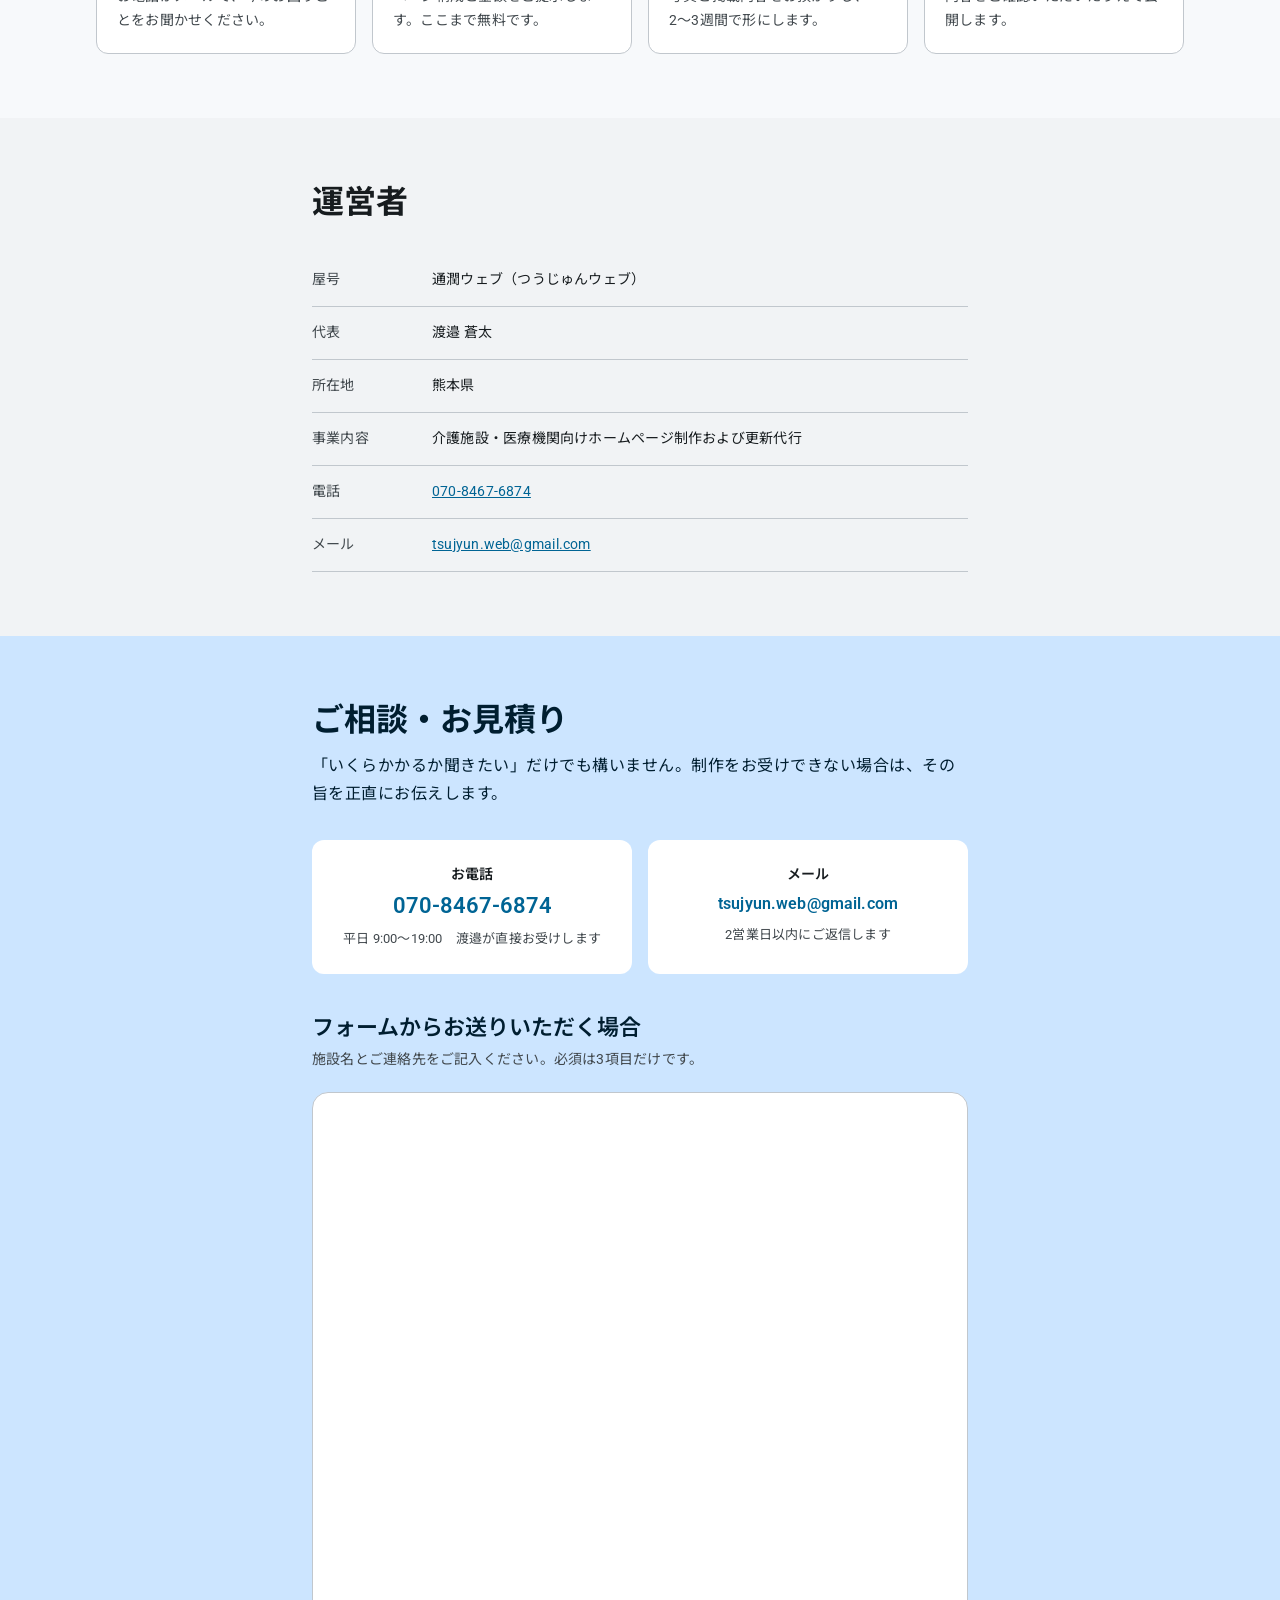
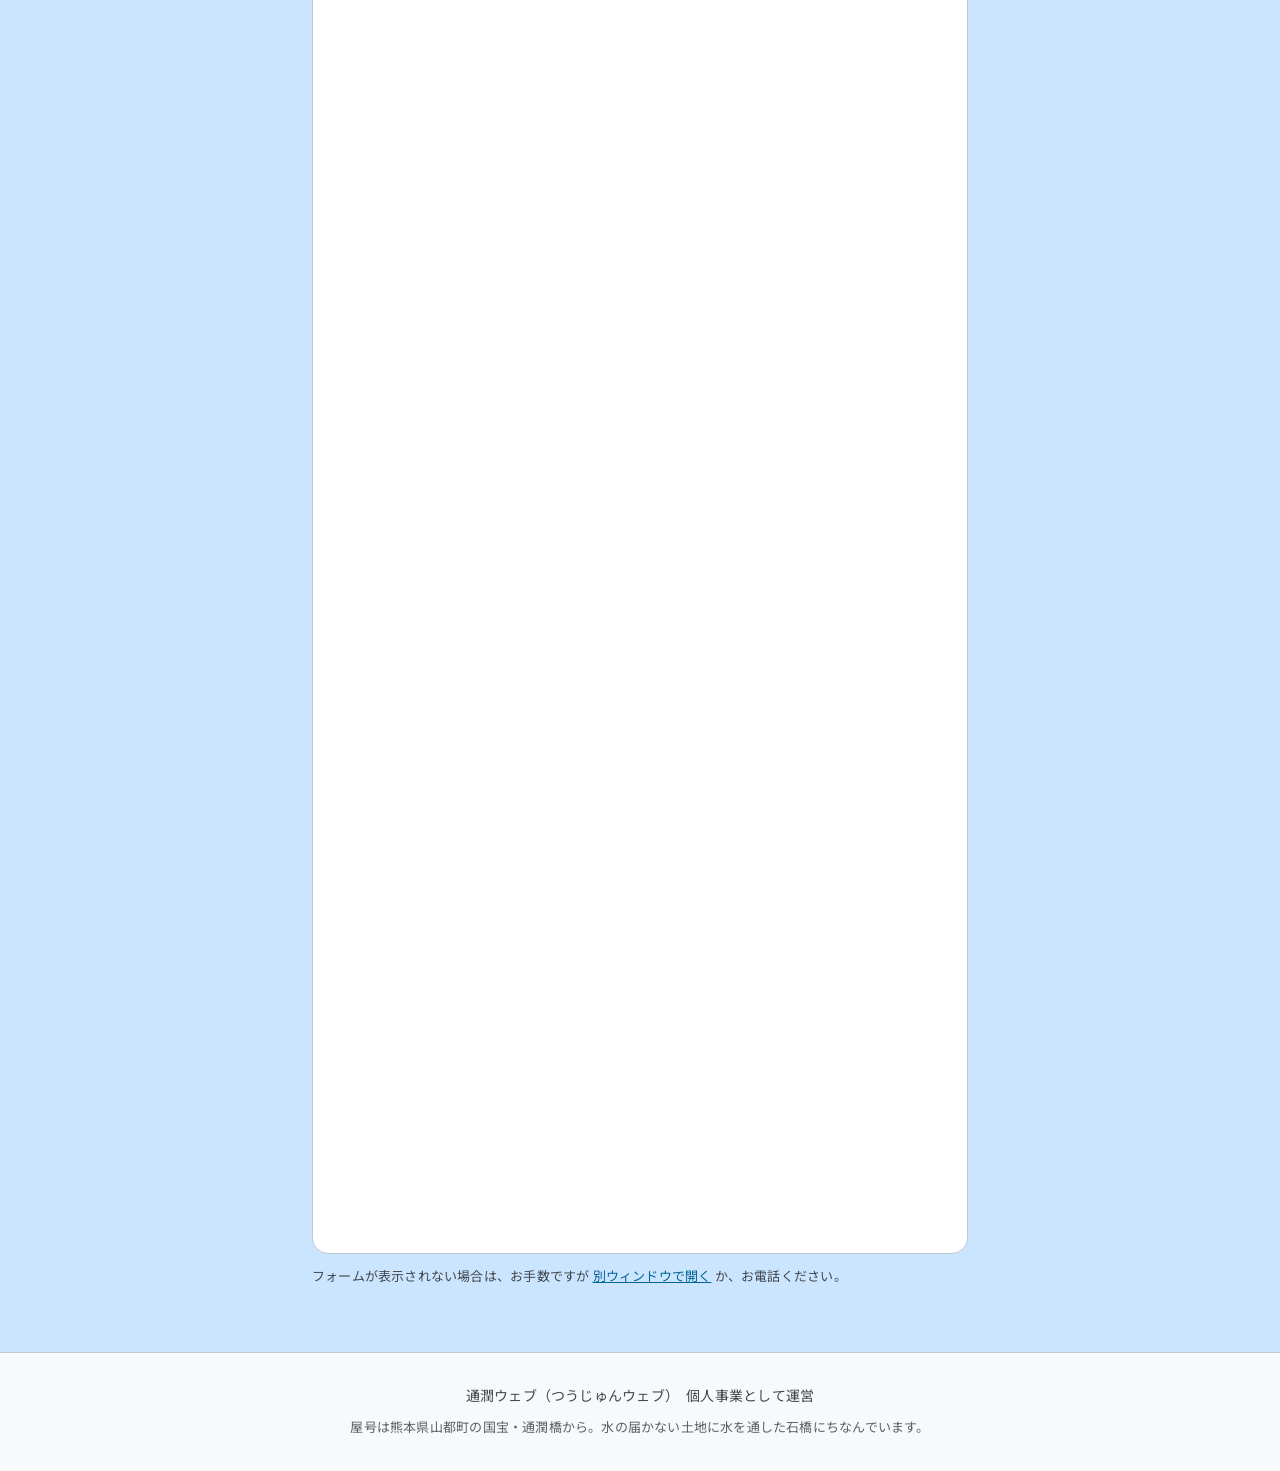
==== commit 0b79cd29: "ご相談・お見積りフォーム（Googleフォーム）を設置 問い合わせ導線を電話・メール・フォームの3経路にした。 Googleフォームは高さを自動調整できないため、画面幅ごとに固定値を置いている。 読み" ====
--- a/index.html
+++ b/index.html
@@ -15,7 +15,7 @@
 <link rel="preconnect" href="https://fonts.googleapis.com">
 <link rel="preconnect" href="https://fonts.gstatic.com" crossorigin>
 <link href="https://fonts.googleapis.com/css2?family=Roboto:wght@400;500;700&family=Noto+Sans+JP:wght@400;500;700&display=swap" rel="stylesheet">
-<link rel="stylesheet" href="css/style.css?v=5">
+<link rel="stylesheet" href="css/style.css?v=6">
 <script type="application/ld+json">
 {
   "@context": "https://schema.org",
@@ -261,19 +261,21 @@
         </div>
       </div>
 
-      <!-- ============================================================
-           フォーム差し込み位置
-           Googleフォームの「埋め込む(<>)」で出るiframeタグを、
-           下の contact__form の中に貼り替える。
-           ============================================================ -->
       <div class="contact__form">
         <h3 class="title-lg">フォームからお送りいただく場合</h3>
-        <p class="body-md">施設名とご連絡先をご記入ください。3分ほどで送信できます。</p>
-        <div class="formframe" id="formSlot">
-          <p class="formframe__pending body-md">
-            ただいま準備中です。お急ぎの場合はお電話か、上記のメールアドレスまでご連絡ください。
-          </p>
-        </div>
+        <p class="body-md">施設名とご連絡先をご記入ください。必須は3項目だけです。</p>
+        <div class="formframe">
+          <iframe
+            src="https://docs.google.com/forms/d/e/1FAIpQLSfvrD5fb6RemPVWff74giCVgt_2Zyq4Lc_02UkiJf_yx7ZUhw/viewform?embedded=true"
+            title="ご相談・お見積りフォーム"
+            loading="lazy"
+            marginheight="0" marginwidth="0">読み込んでいます…</iframe>
+        </div>
+        <p class="formframe__alt body-md">
+          フォームが表示されない場合は、お手数ですが
+          <a href="https://docs.google.com/forms/d/e/1FAIpQLSfvrD5fb6RemPVWff74giCVgt_2Zyq4Lc_02UkiJf_yx7ZUhw/viewform" target="_blank" rel="noopener">別ウィンドウで開く</a>
+          か、お電話ください。
+        </p>
       </div>
     </div>
   </section>
--- a/css/style.css
+++ b/css/style.css
@@ -285,9 +285,14 @@
   border-radius: var(--shape-lg);
   overflow: hidden;
 }
-/* Googleフォームのiframeは自前の高さを持つので、幅だけ合わせる */
-.formframe iframe { display: block; width: 100%; border: 0; }
-.formframe__pending { padding: 1.5rem; color: var(--md-on-surface-variant); margin: 0; }
+/* Googleフォームのiframeは高さを自動調整できないため固定値を置く。
+   狭い画面では質問文が折り返して縦に伸びるので、その分を上乗せする。
+   （高さが足りないとiframeの中だけがスクロールして操作しづらくなる） */
+.formframe iframe { display: block; width: 100%; border: 0; height: 1760px; }
+@media (max-width: 48rem) { .formframe iframe { height: 2000px; } }
+@media (max-width: 30rem) { .formframe iframe { height: 2240px; } }
+.formframe__alt { margin-top: 0.75rem; color: var(--md-on-surface-variant); font-size: 0.8125rem; }
+.formframe__alt a { color: var(--md-primary); }
 
 /* ---------------------------------------------- footer */
 .ftr { padding: 2rem 0; border-top: 1px solid var(--md-outline-variant); }
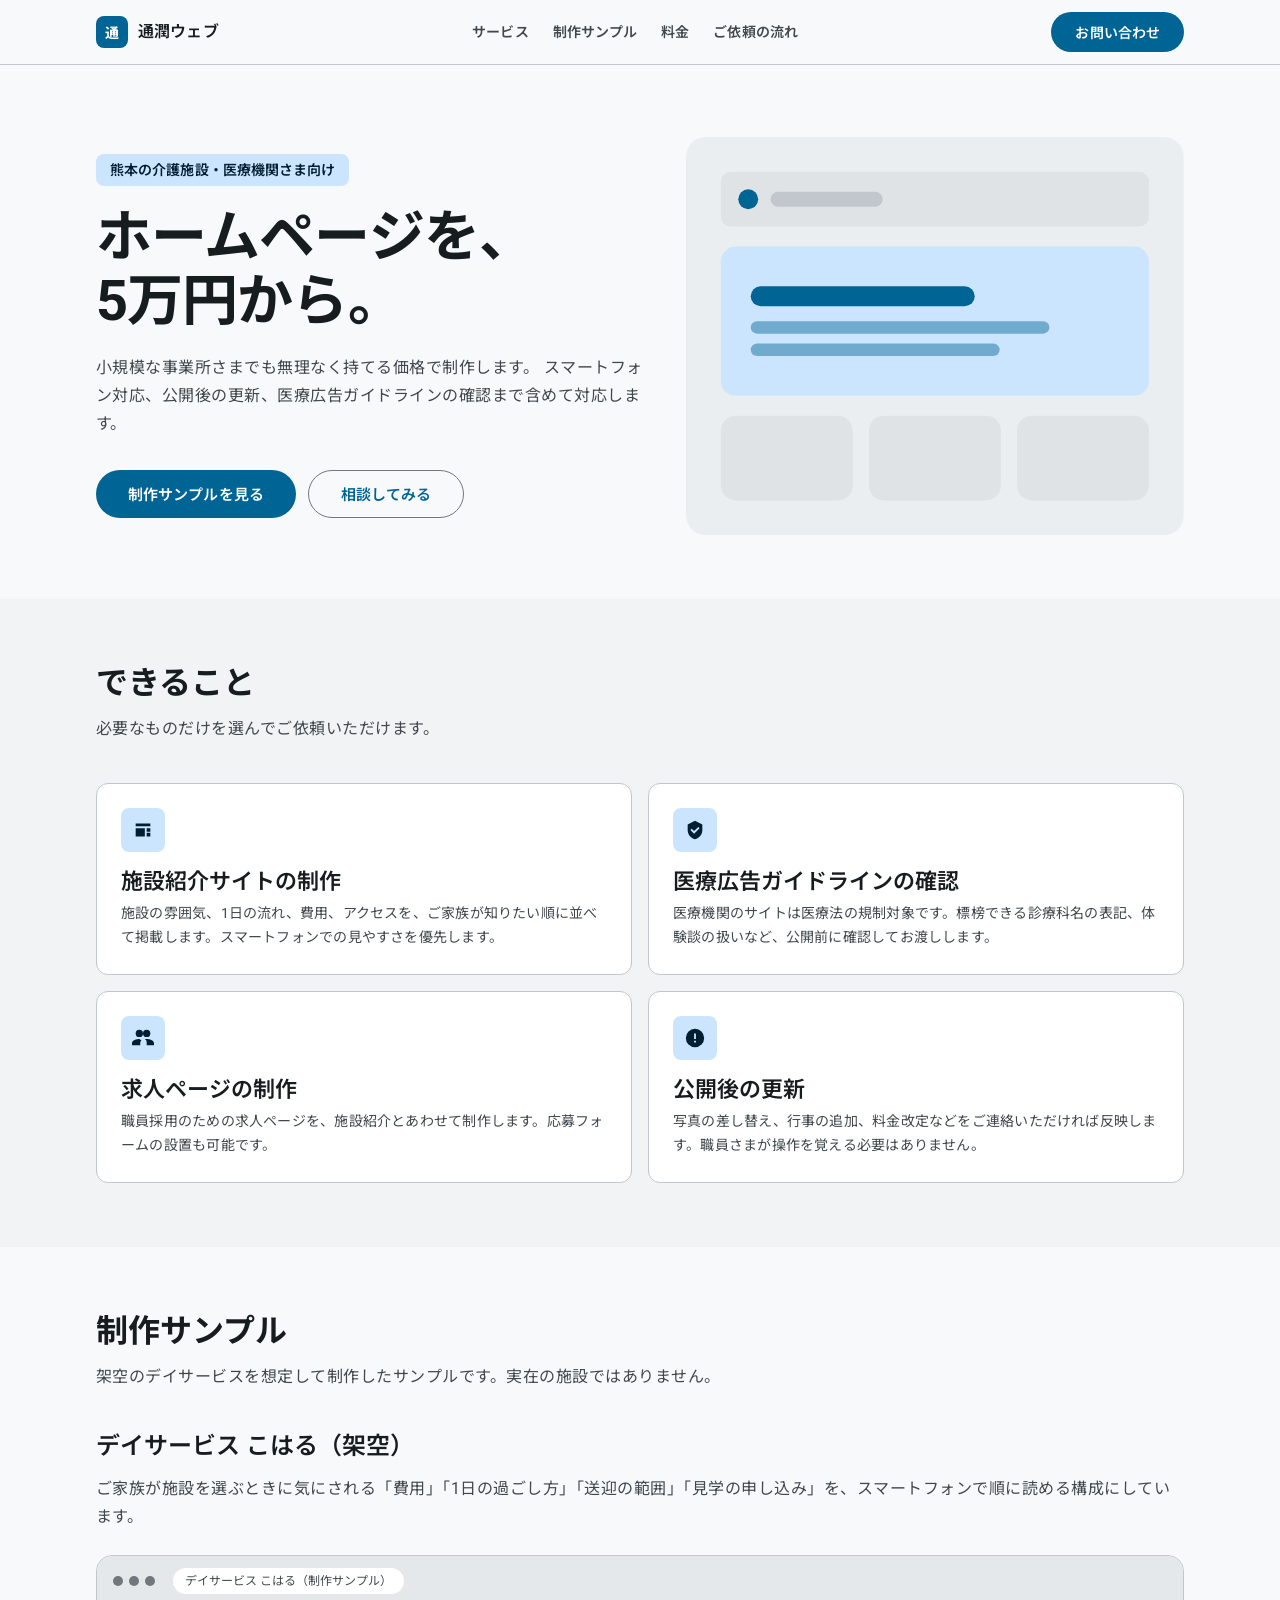
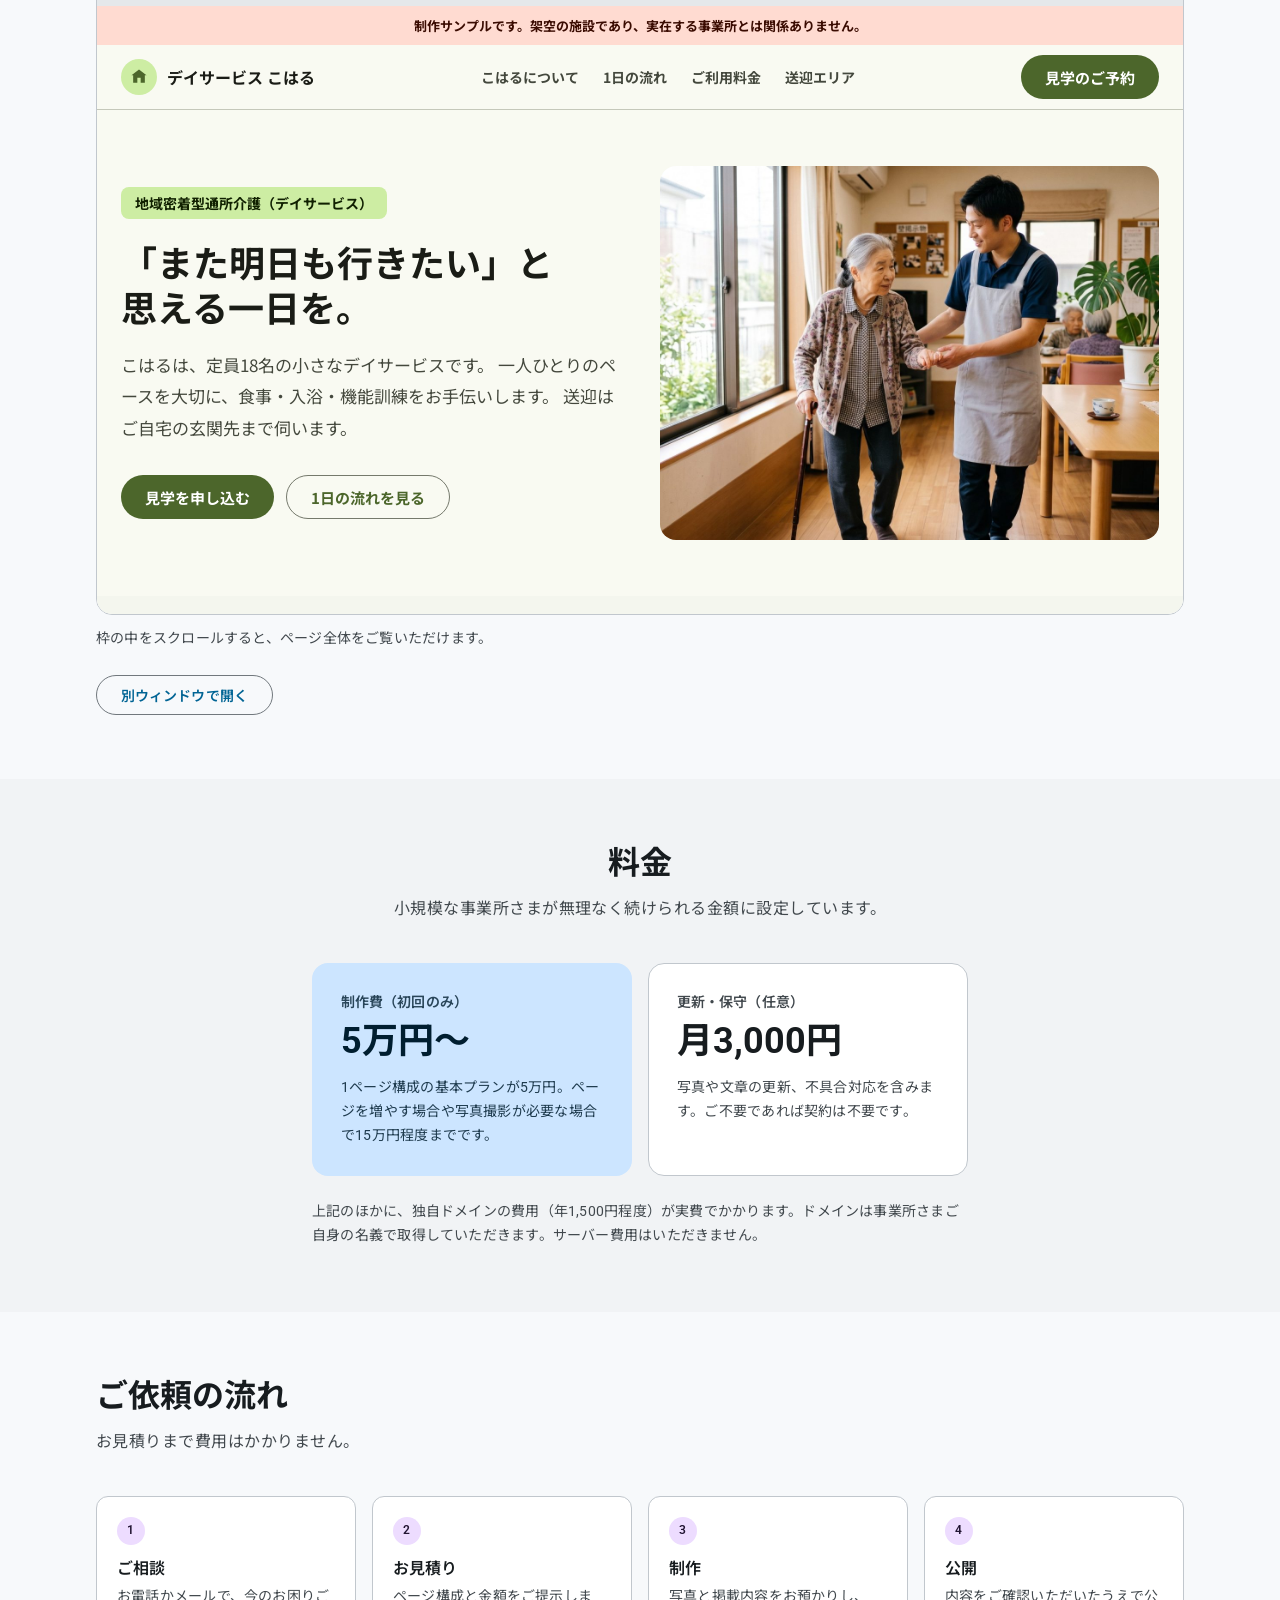
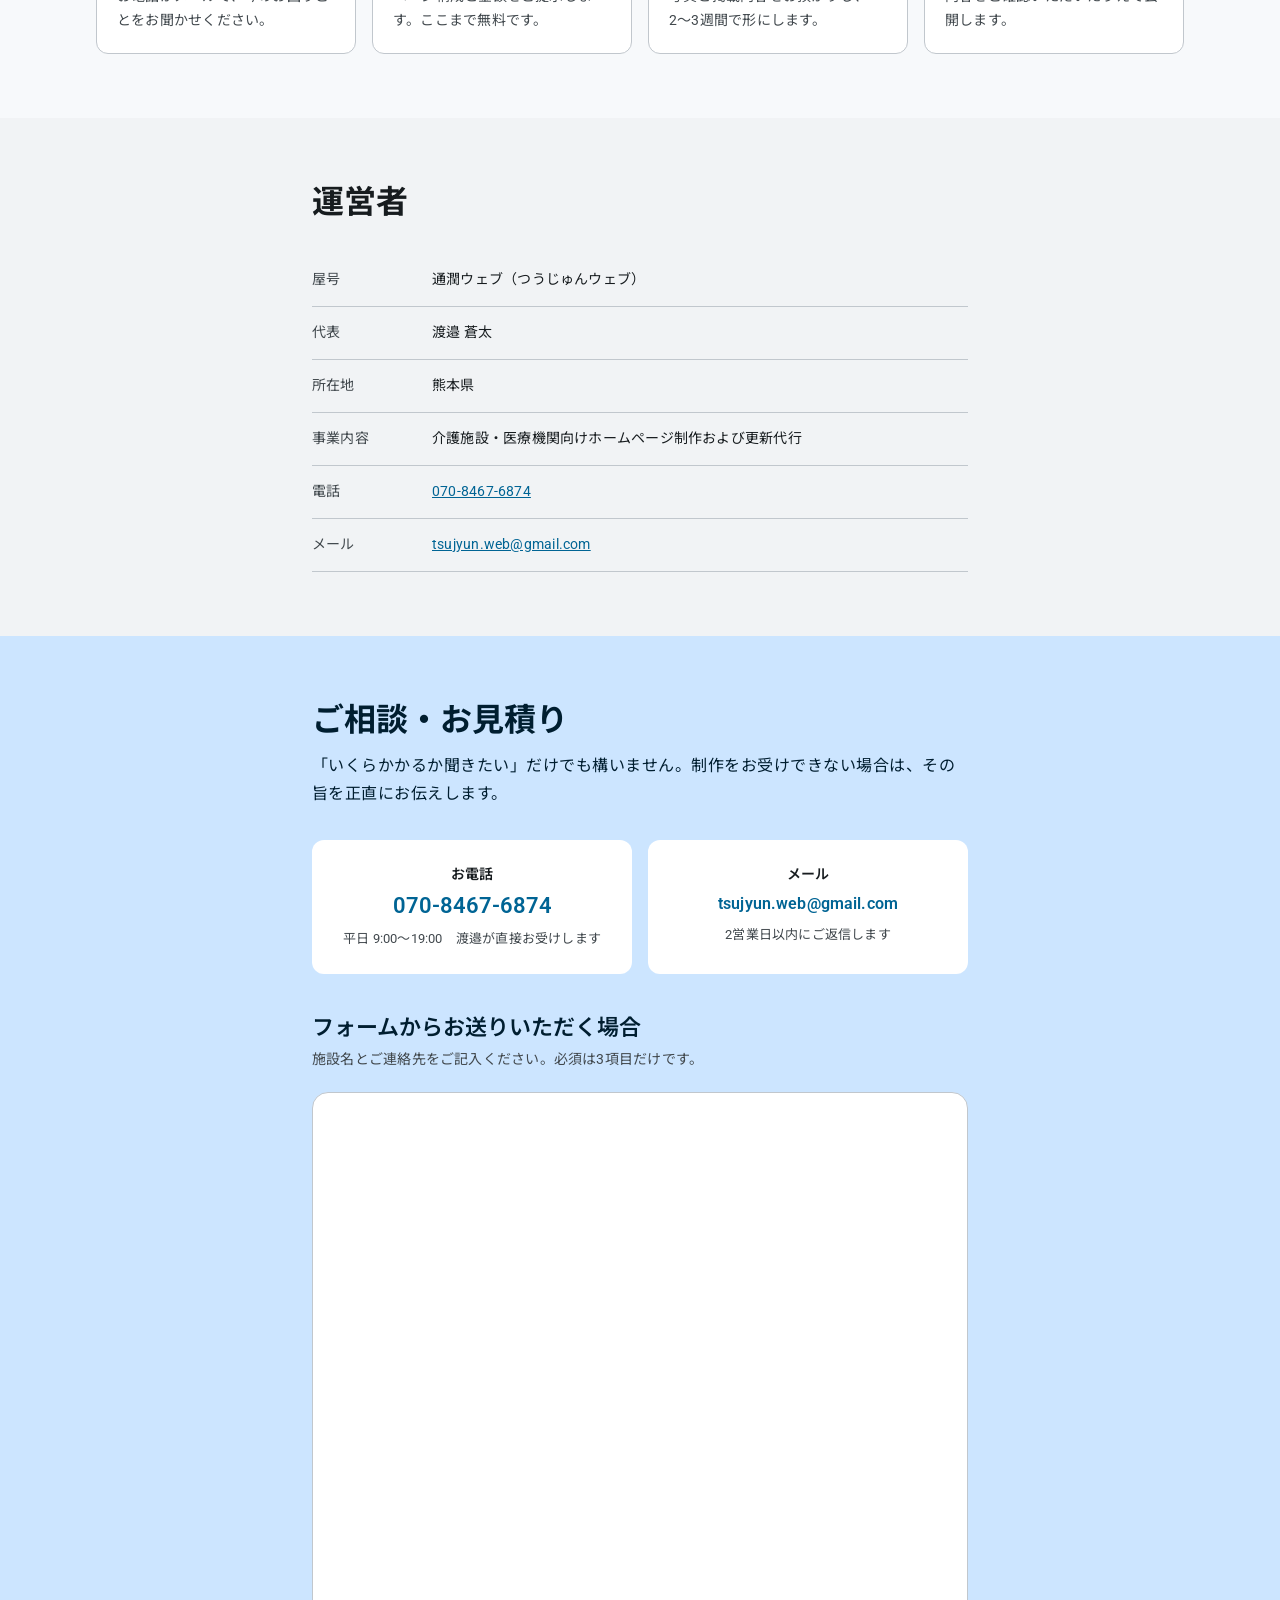
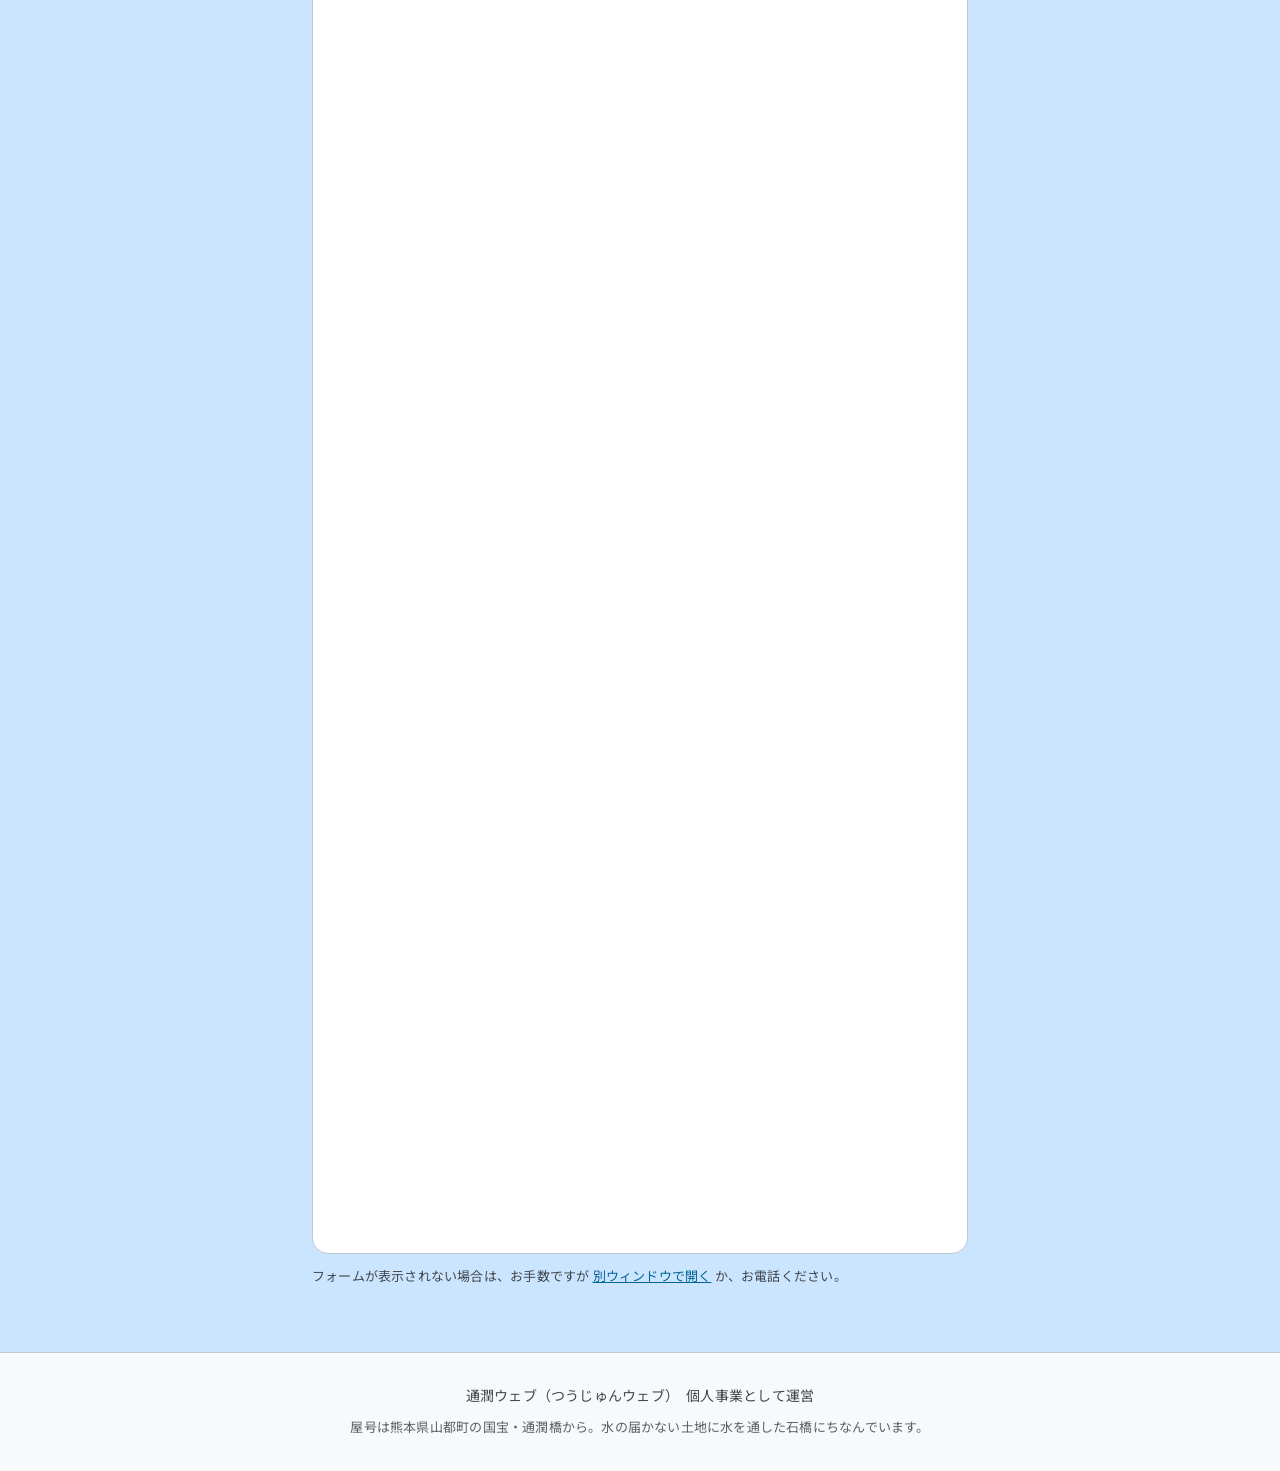
==== commit 49ad28e5: "制作サンプルの施設名を「あおぞら」から「こはる」に変更 熊本市北区に「デイサービス あおぞら」（株式会社Ｋ＆Ｇ）が実在し、 これから営業をかける地域の事業所と名前が重なっていたため。 「こはる」は岡山" ====
--- a/index.html
+++ b/index.html
@@ -152,7 +152,7 @@
       </div>
       <div class="showcase">
         <div class="showcase__body">
-          <h3 class="headline-sm">デイサービス あおぞら（架空）</h3>
+          <h3 class="headline-sm">デイサービス こはる（架空）</h3>
           <p class="body-lg">ご家族が施設を選ぶときに気にされる「費用」「1日の過ごし方」「送迎の範囲」「見学の申し込み」を、スマートフォンで順に読める構成にしています。</p>
         </div>
         <div class="showcase__frame">
@@ -160,9 +160,9 @@
             <span class="showcase__dot" aria-hidden="true"></span>
             <span class="showcase__dot" aria-hidden="true"></span>
             <span class="showcase__dot" aria-hidden="true"></span>
-            <span class="showcase__url">デイサービス あおぞら（制作サンプル）</span>
-          </div>
-          <iframe class="showcase__iframe" src="sample/index.html" title="制作サンプル：デイサービス あおぞら（架空の施設）" loading="lazy"></iframe>
+            <span class="showcase__url">デイサービス こはる（制作サンプル）</span>
+          </div>
+          <iframe class="showcase__iframe" src="sample/index.html" title="制作サンプル：デイサービス こはる（架空の施設）" loading="lazy"></iframe>
         </div>
         <p class="showcase__hint body-md">枠の中をスクロールすると、ページ全体をご覧いただけます。</p>
         <div class="btn-row">
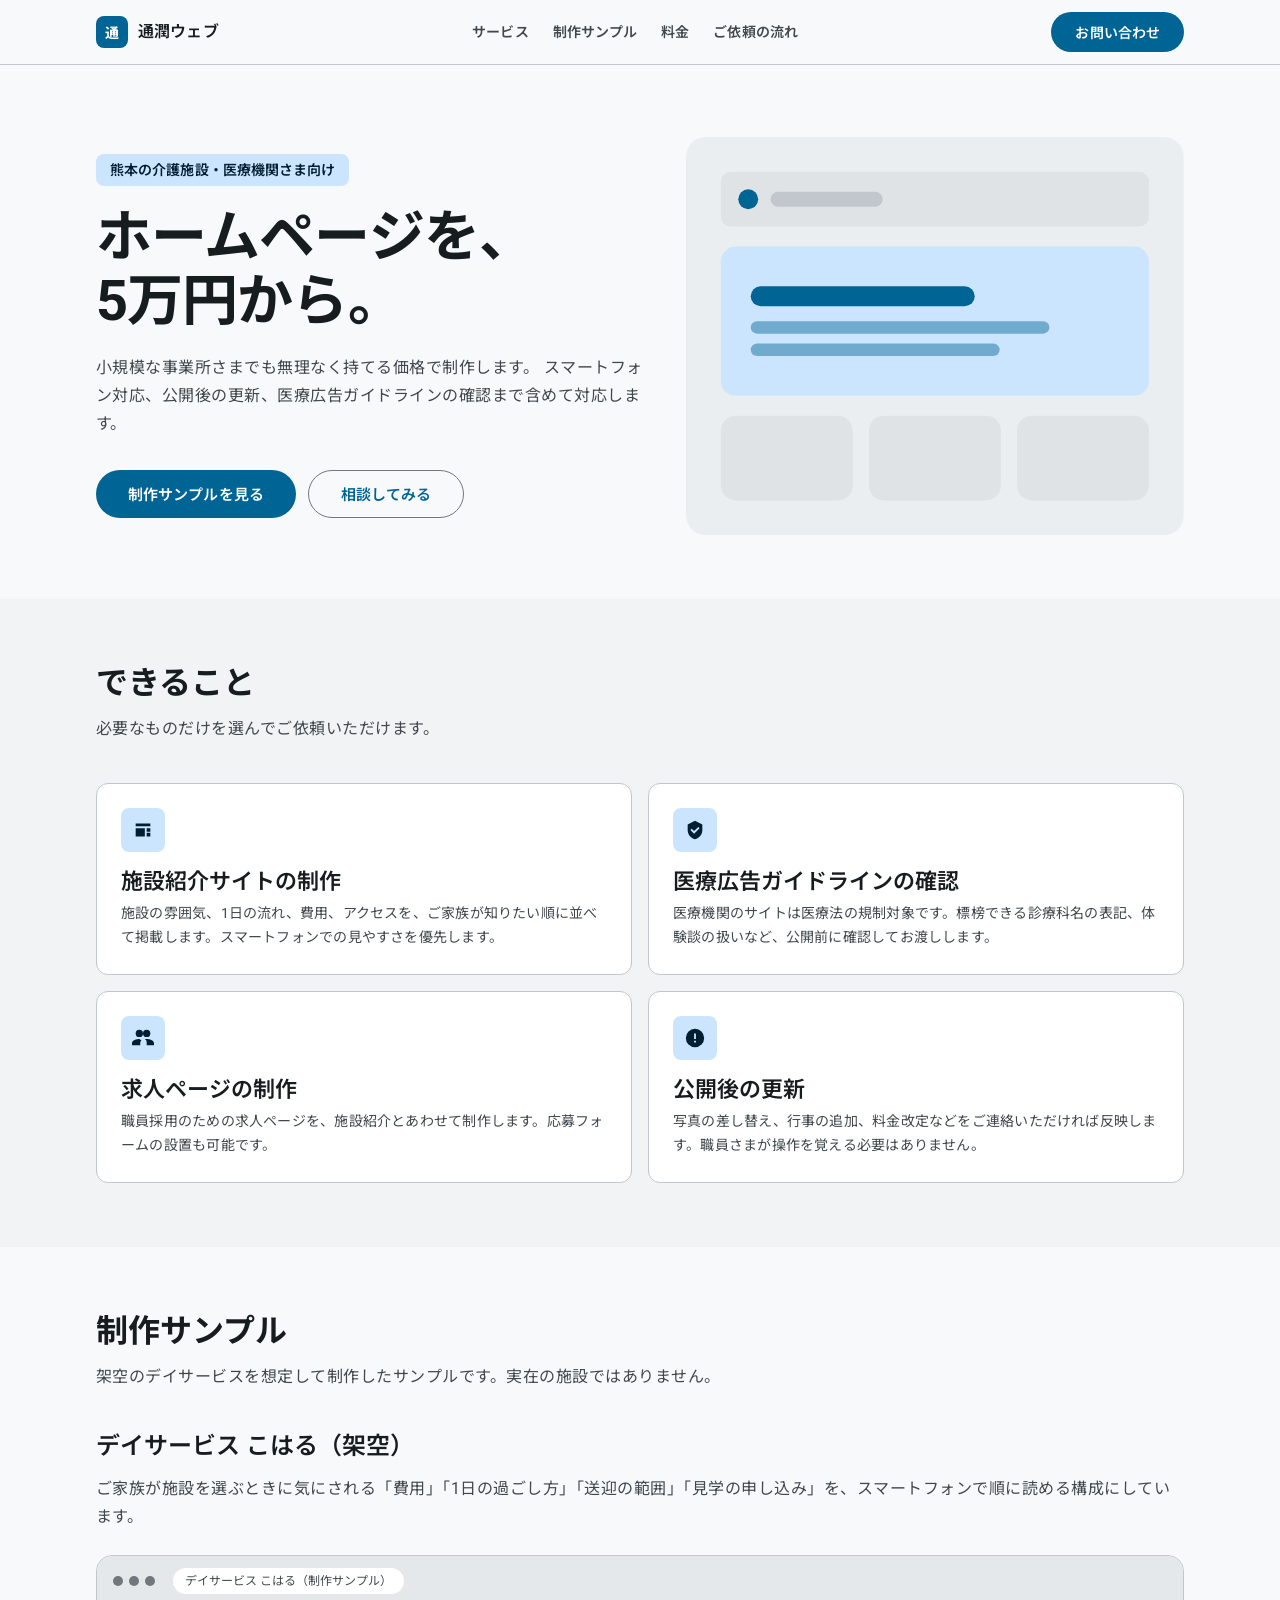
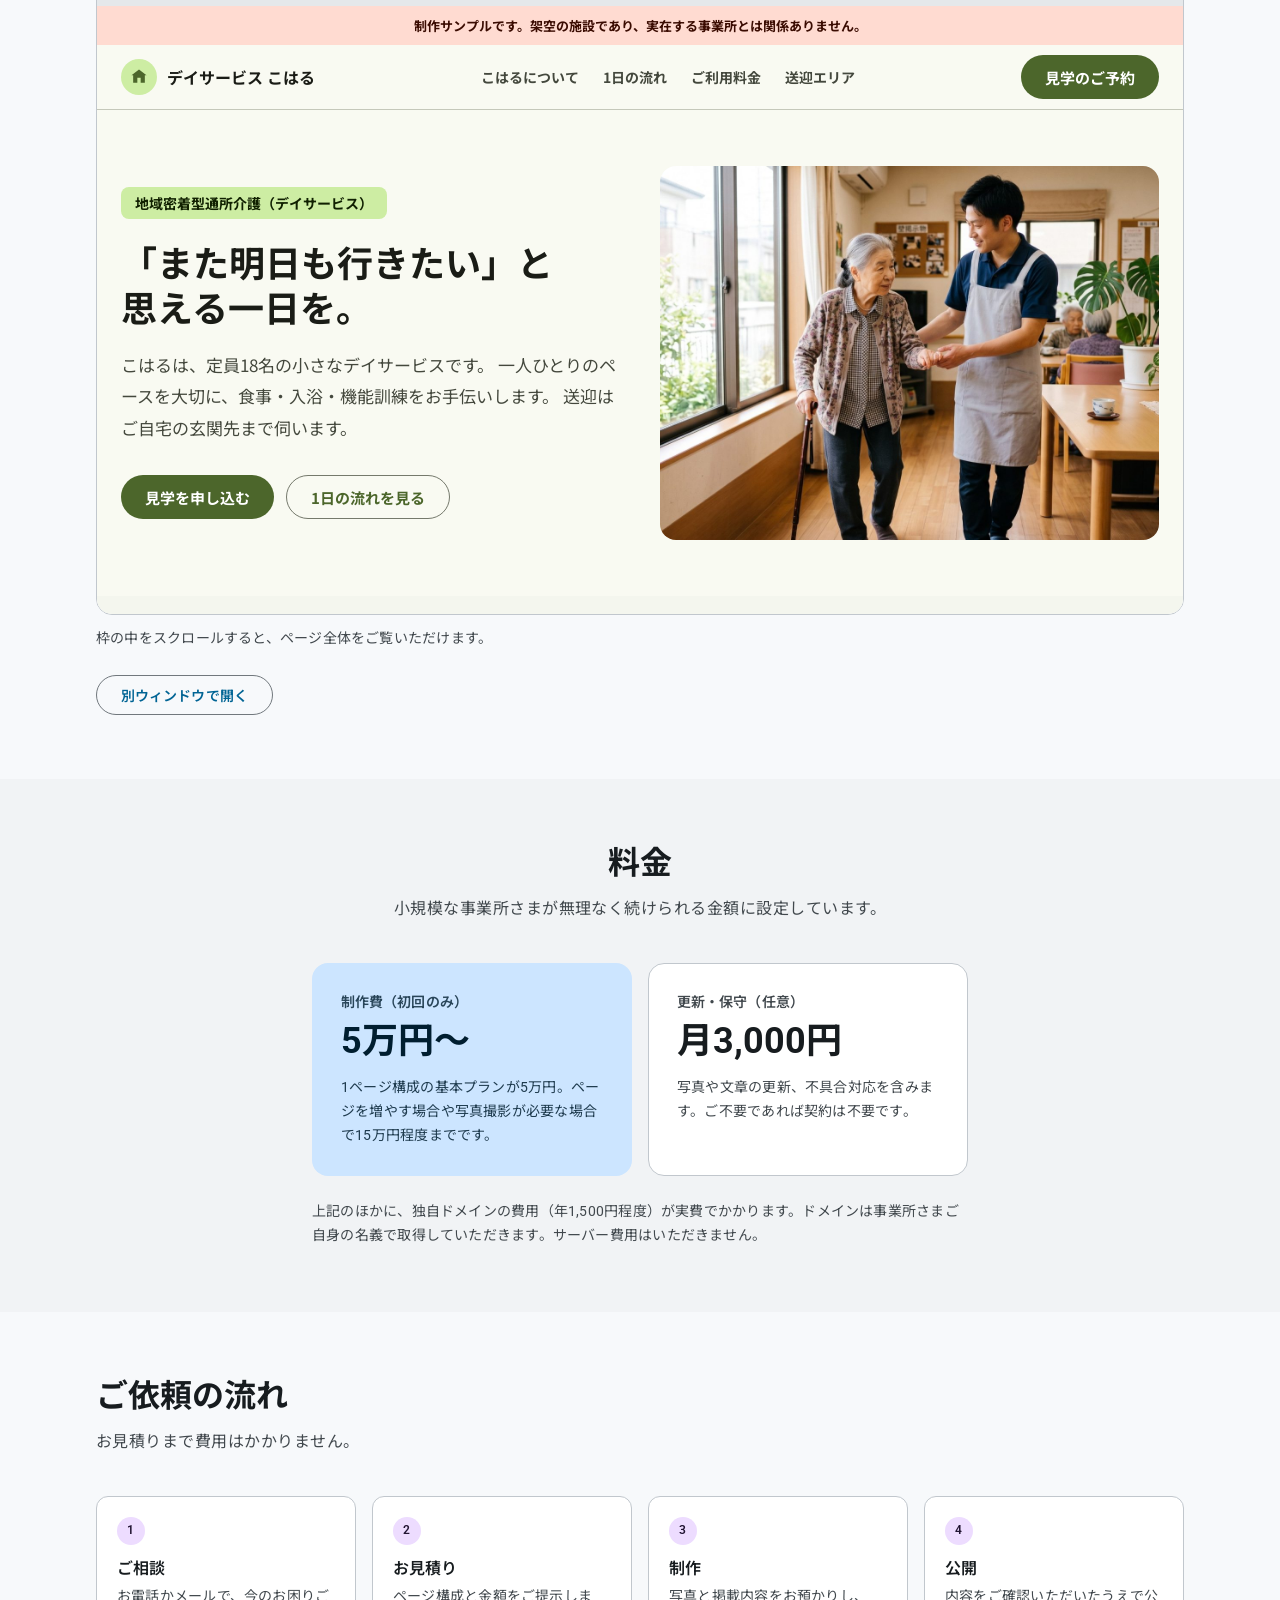
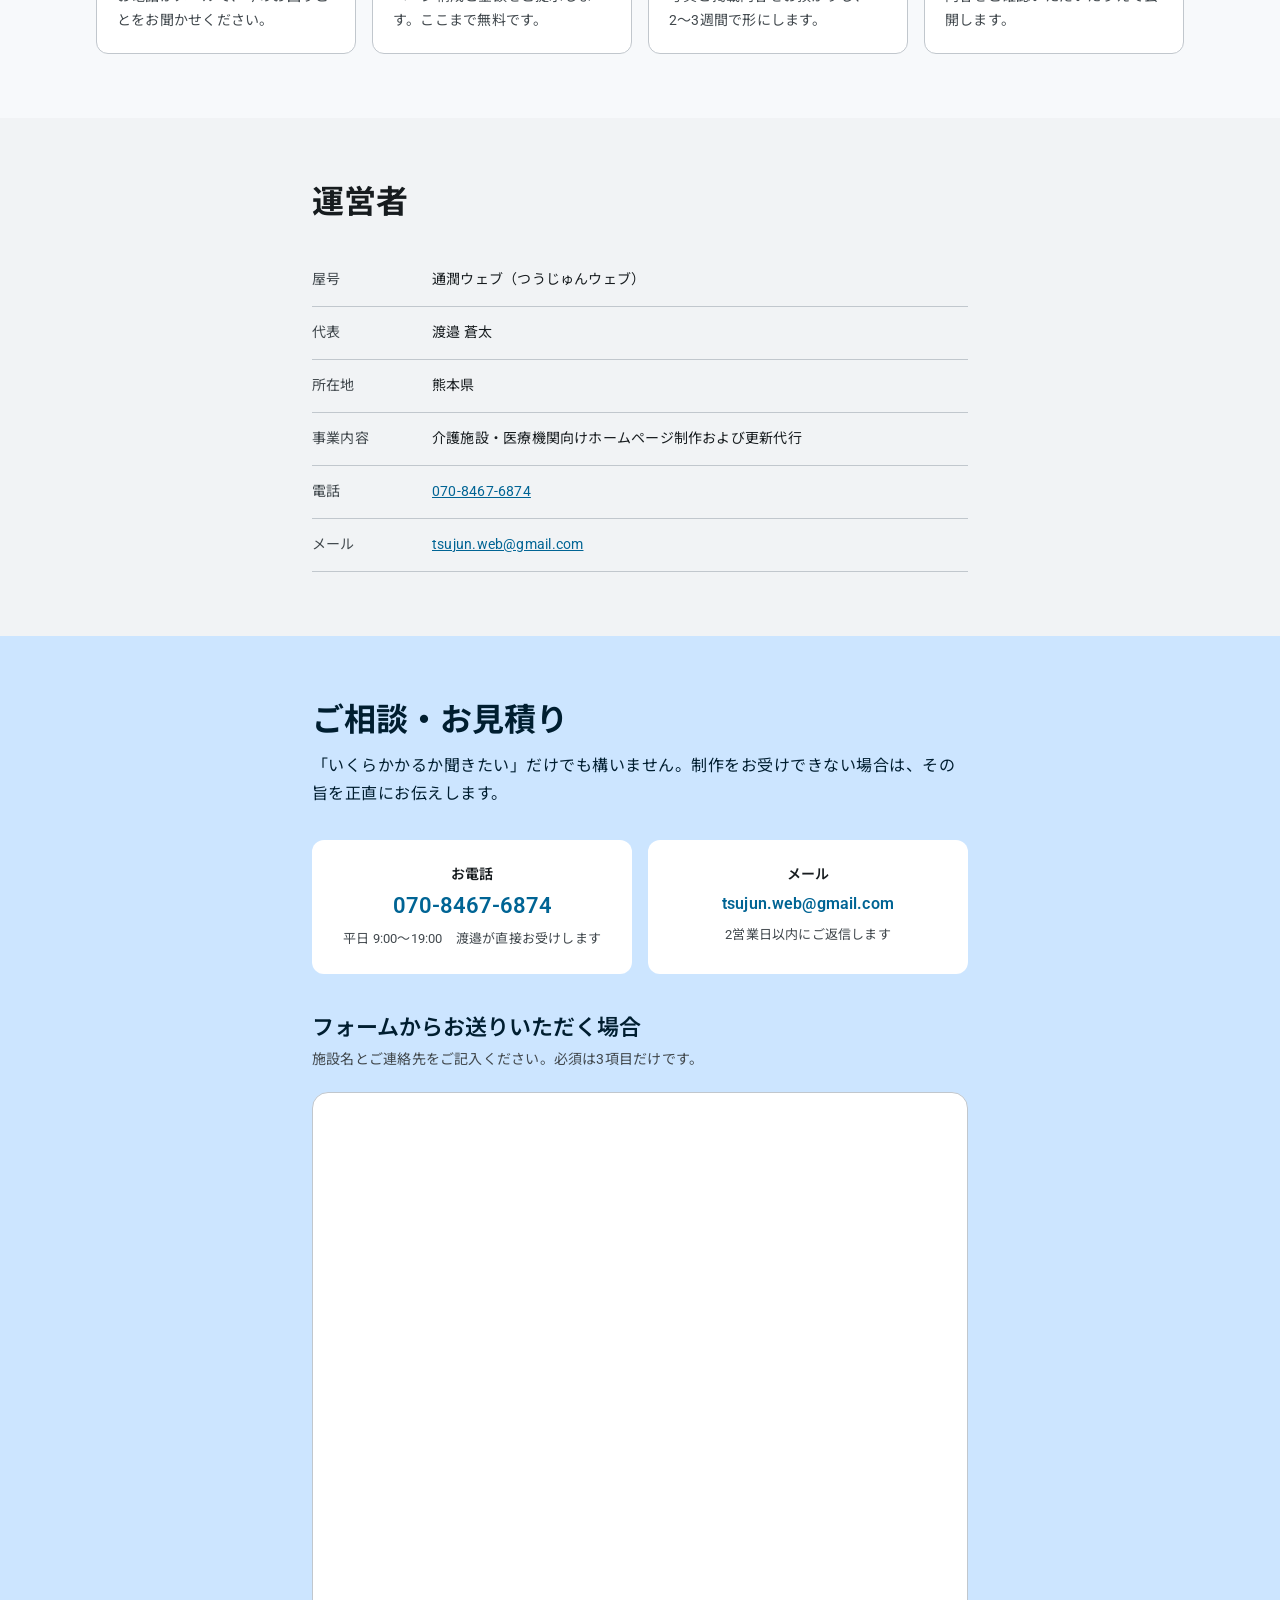
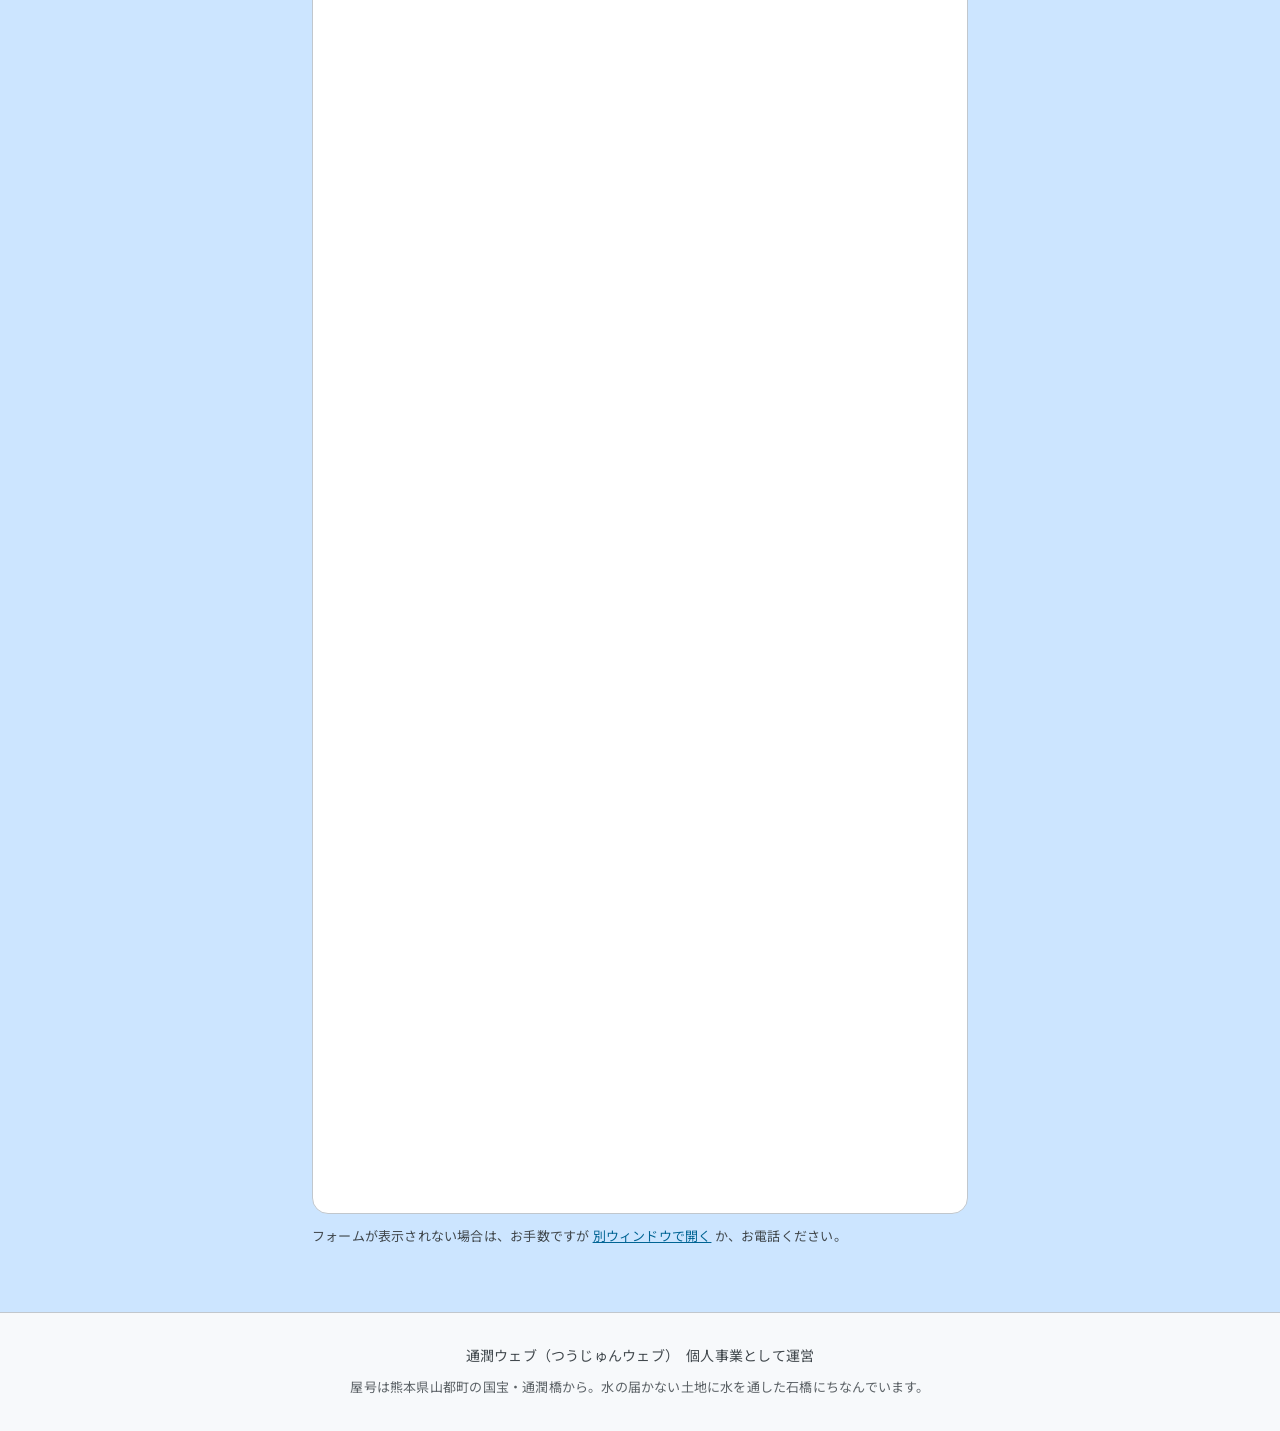
==== commit d3d1f7d9: "メールアドレスを tsujun.web@gmail.com に、問い合わせフォームを新しいものに差し替え Co-Authored-By: Claude Opus 5.5 <noreply@anthro" ====
--- a/index.html
+++ b/index.html
@@ -15,7 +15,7 @@
 <link rel="preconnect" href="https://fonts.googleapis.com">
 <link rel="preconnect" href="https://fonts.gstatic.com" crossorigin>
 <link href="https://fonts.googleapis.com/css2?family=Roboto:wght@400;500;700&family=Noto+Sans+JP:wght@400;500;700&display=swap" rel="stylesheet">
-<link rel="stylesheet" href="css/style.css?v=6">
+<link rel="stylesheet" href="css/style.css?v=7">
 <script type="application/ld+json">
 {
   "@context": "https://schema.org",
@@ -25,7 +25,7 @@
   "description": "熊本の介護施設・医療機関に特化したホームページ制作および更新代行。",
   "url": "https://buildappsota.github.io/mixpage/",
   "telephone": "+81-70-8467-6874",
-  "email": "tsujyun.web@gmail.com",
+  "email": "tsujun.web@gmail.com",
   "founder": { "@type": "Person", "name": "渡邉 蒼太" },
   "address": { "@type": "PostalAddress", "addressRegion": "熊本県", "addressCountry": "JP" },
   "areaServed": { "@type": "AdministrativeArea", "name": "熊本県" },
@@ -237,7 +237,7 @@
         <div><dt>所在地</dt><dd>熊本県</dd></div>
         <div><dt>事業内容</dt><dd>介護施設・医療機関向けホームページ制作および更新代行</dd></div>
         <div><dt>電話</dt><dd><a href="tel:07084676874">070-8467-6874</a></dd></div>
-        <div><dt>メール</dt><dd><a href="mailto:tsujyun.web@gmail.com">tsujyun.web@gmail.com</a></dd></div>
+        <div><dt>メール</dt><dd><a href="mailto:tsujun.web@gmail.com">tsujun.web@gmail.com</a></dd></div>
       </dl>
     </div>
   </section>
@@ -256,7 +256,7 @@
         </div>
         <div class="contact__card">
           <p class="label-lg">メール</p>
-          <a class="title-md" href="mailto:tsujyun.web@gmail.com?subject=%E3%83%9B%E3%83%BC%E3%83%A0%E3%83%9A%E3%83%BC%E3%82%B8%E5%88%B6%E4%BD%9C%E3%81%AE%E3%81%94%E7%9B%B8%E8%AB%87">tsujyun.web@gmail.com</a>
+          <a class="title-md" href="mailto:tsujun.web@gmail.com?subject=%E3%83%9B%E3%83%BC%E3%83%A0%E3%83%9A%E3%83%BC%E3%82%B8%E5%88%B6%E4%BD%9C%E3%81%AE%E3%81%94%E7%9B%B8%E8%AB%87">tsujun.web@gmail.com</a>
           <p class="contact__note body-md">2営業日以内にご返信します</p>
         </div>
       </div>
@@ -266,14 +266,14 @@
         <p class="body-md">施設名とご連絡先をご記入ください。必須は3項目だけです。</p>
         <div class="formframe">
           <iframe
-            src="https://docs.google.com/forms/d/e/1FAIpQLSfvrD5fb6RemPVWff74giCVgt_2Zyq4Lc_02UkiJf_yx7ZUhw/viewform?embedded=true"
+            src="https://docs.google.com/forms/d/e/1FAIpQLSftZ_3TsvIUBNirb5_WoLWwajj6jPEApbs8nRCeX9V2qTsLQA/viewform?embedded=true"
             title="ご相談・お見積りフォーム"
             loading="lazy"
             marginheight="0" marginwidth="0">読み込んでいます…</iframe>
         </div>
         <p class="formframe__alt body-md">
           フォームが表示されない場合は、お手数ですが
-          <a href="https://docs.google.com/forms/d/e/1FAIpQLSfvrD5fb6RemPVWff74giCVgt_2Zyq4Lc_02UkiJf_yx7ZUhw/viewform" target="_blank" rel="noopener">別ウィンドウで開く</a>
+          <a href="https://docs.google.com/forms/d/e/1FAIpQLSftZ_3TsvIUBNirb5_WoLWwajj6jPEApbs8nRCeX9V2qTsLQA/viewform" target="_blank" rel="noopener">別ウィンドウで開く</a>
           か、お電話ください。
         </p>
       </div>
--- a/css/style.css
+++ b/css/style.css
@@ -288,7 +288,7 @@
 /* Googleフォームのiframeは高さを自動調整できないため固定値を置く。
    狭い画面では質問文が折り返して縦に伸びるので、その分を上乗せする。
    （高さが足りないとiframeの中だけがスクロールして操作しづらくなる） */
-.formframe iframe { display: block; width: 100%; border: 0; height: 1760px; }
+.formframe iframe { display: block; width: 100%; border: 0; height: 1720px; }
 @media (max-width: 48rem) { .formframe iframe { height: 2000px; } }
 @media (max-width: 30rem) { .formframe iframe { height: 2240px; } }
 .formframe__alt { margin-top: 0.75rem; color: var(--md-on-surface-variant); font-size: 0.8125rem; }
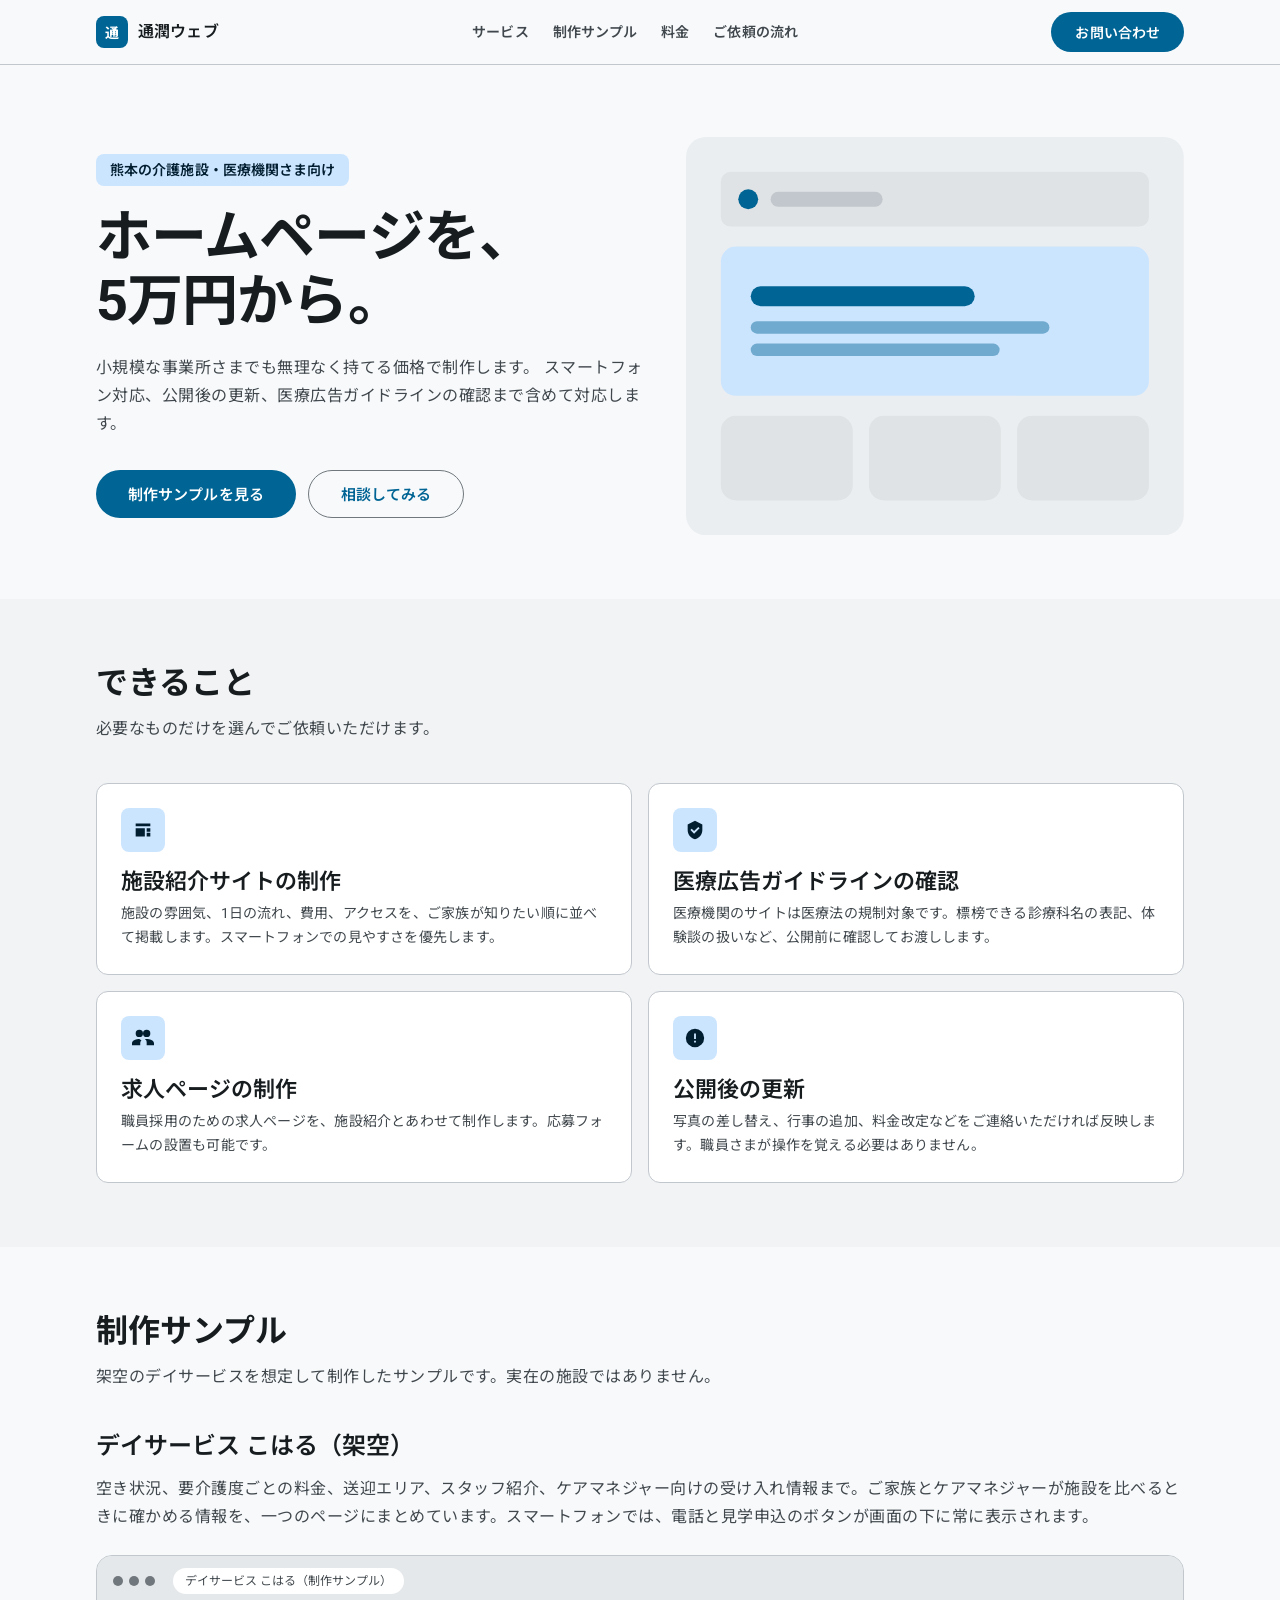
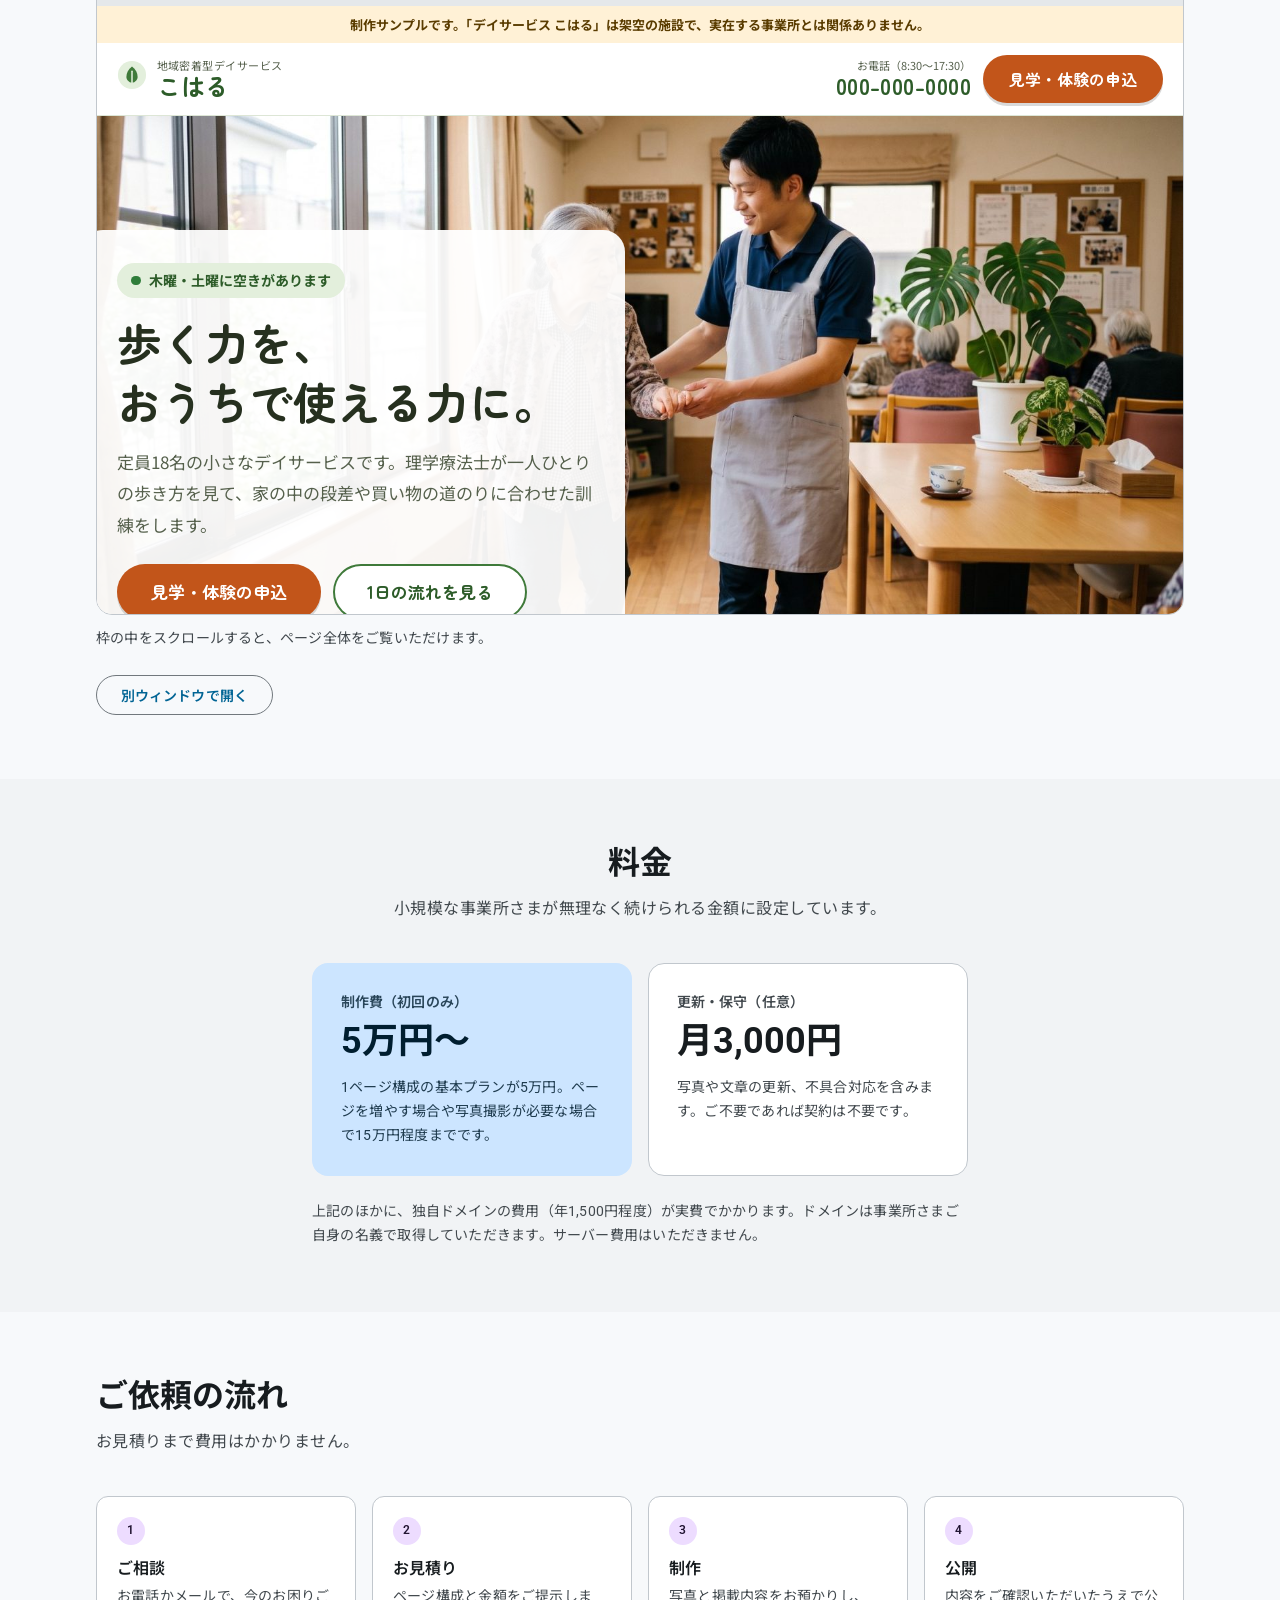
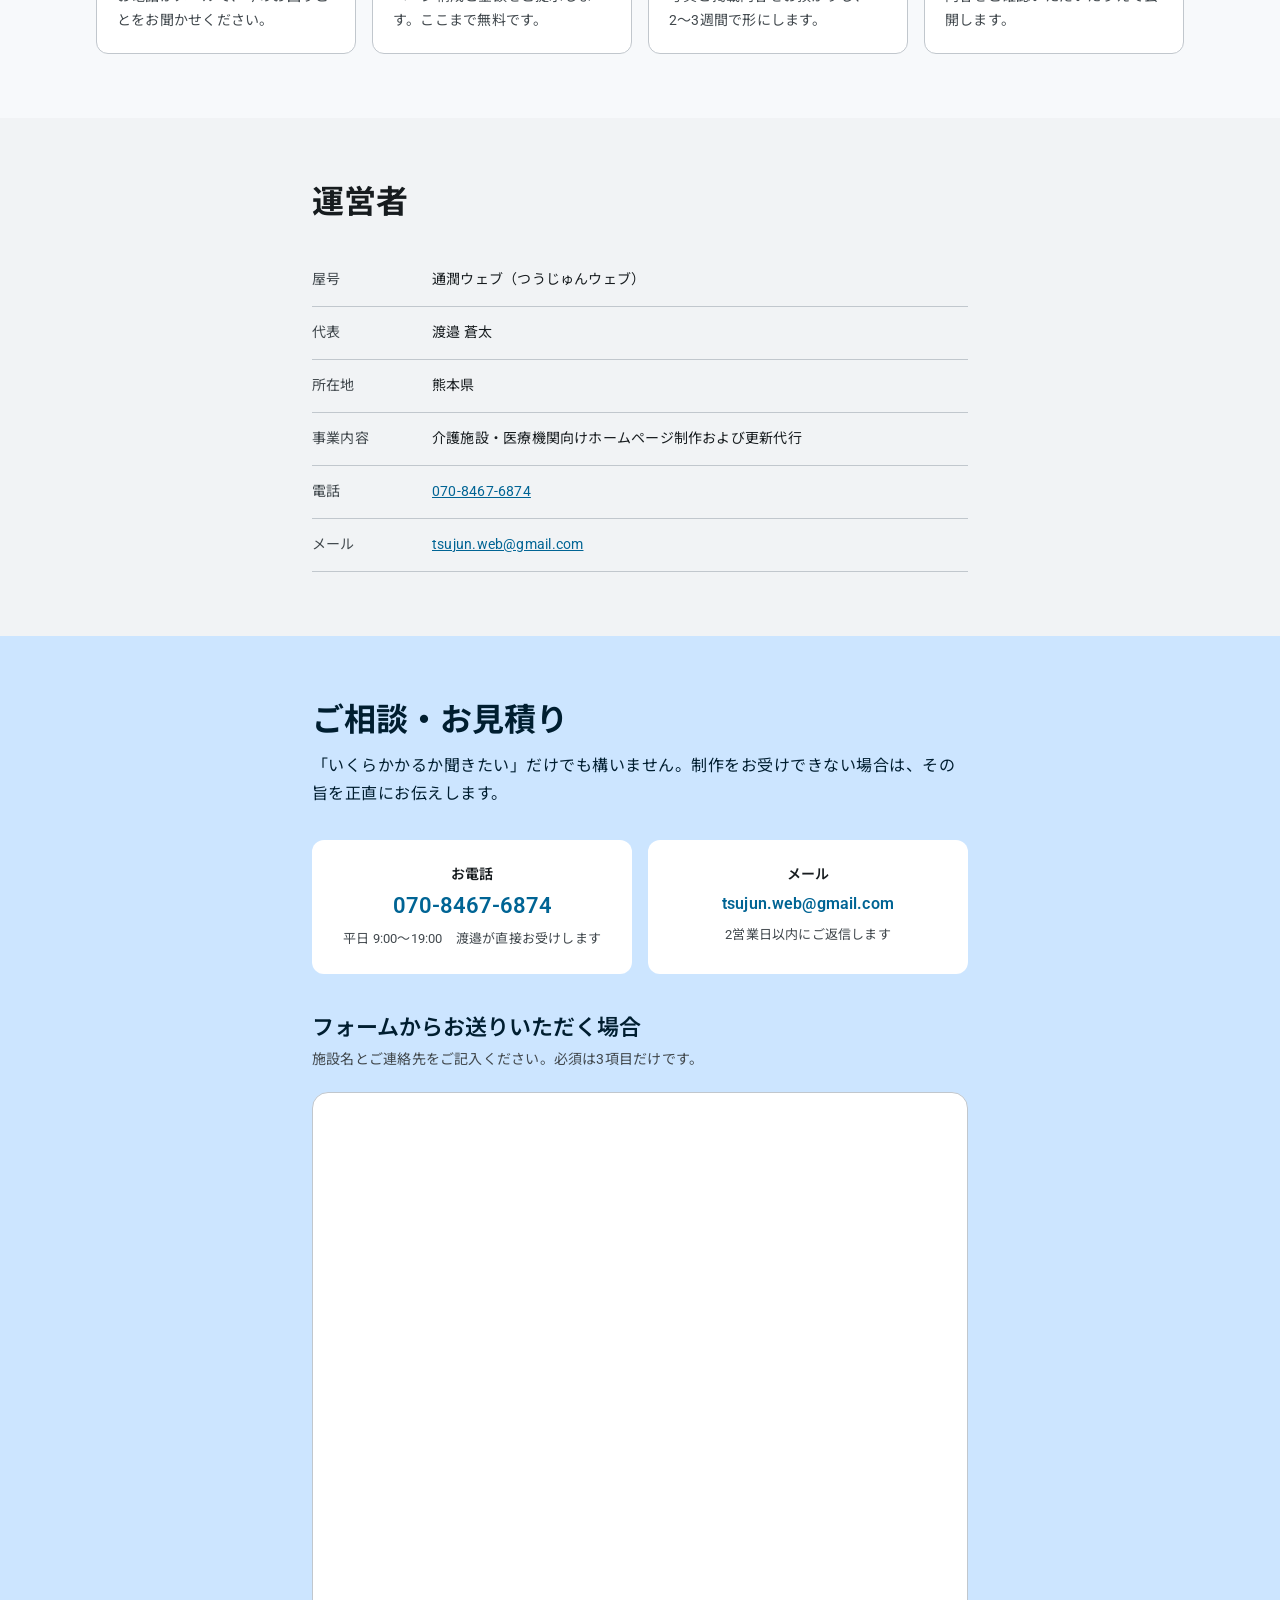
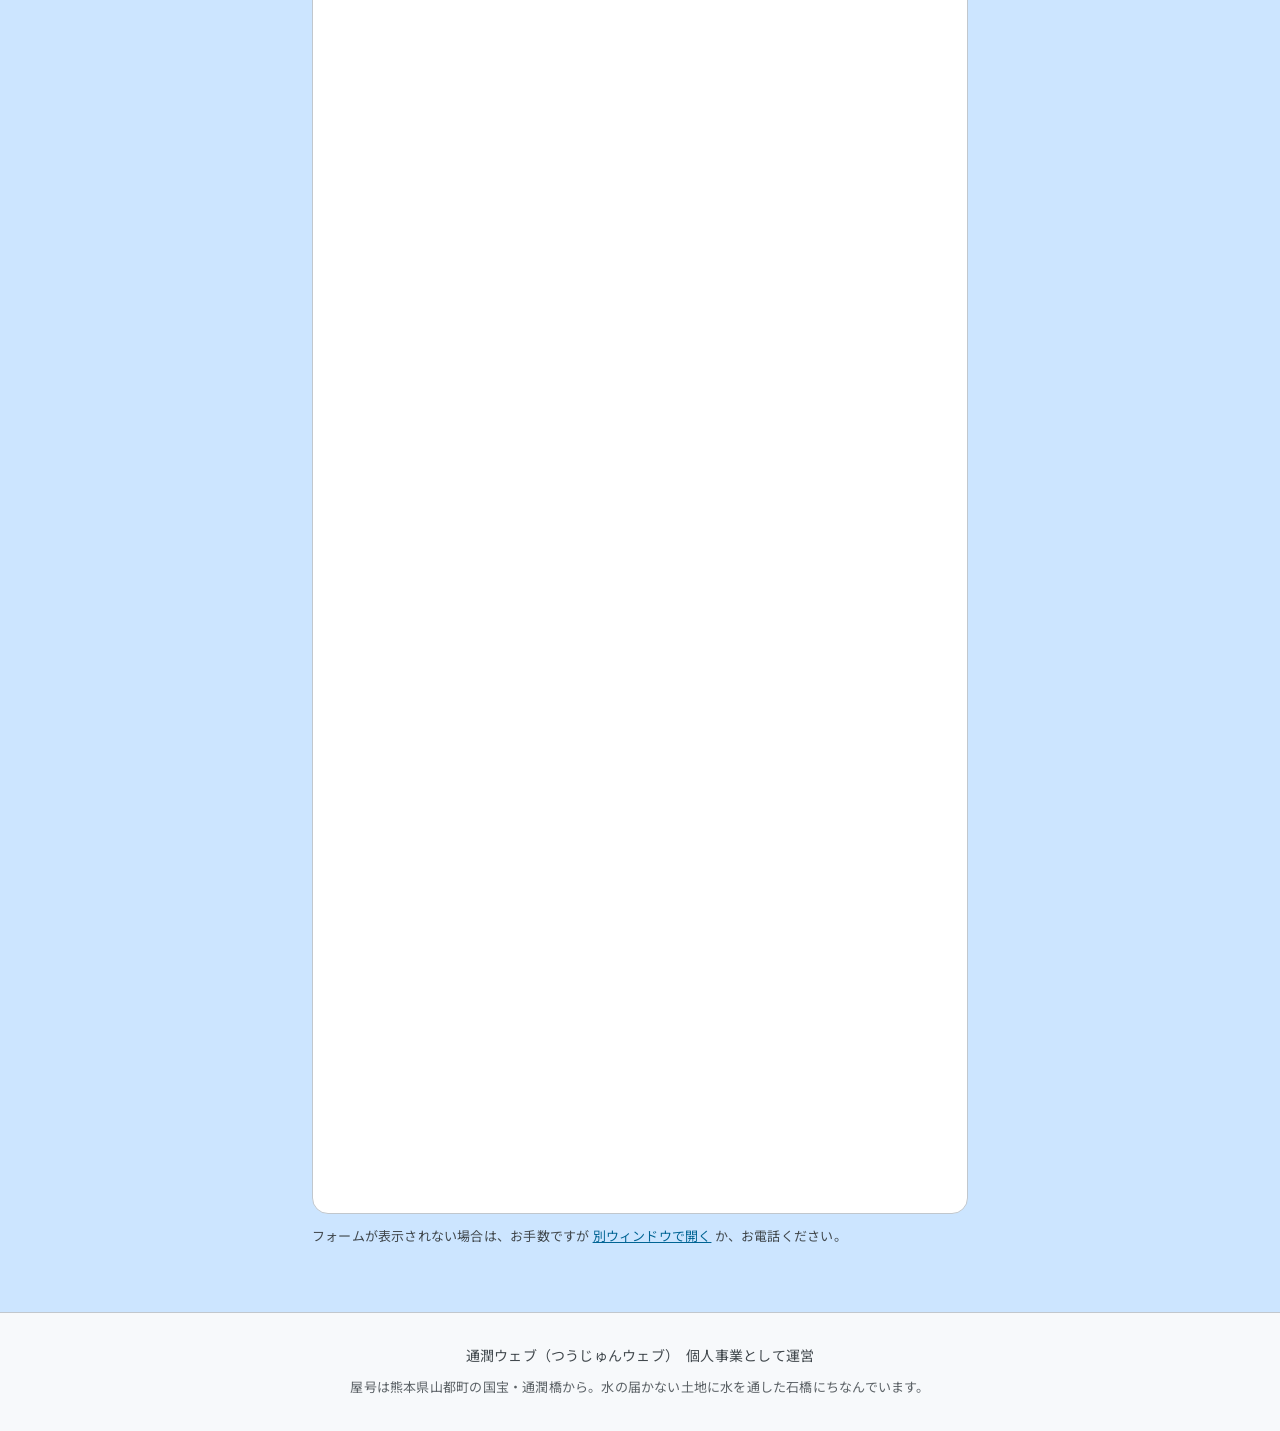
==== commit 71cb87cc: "制作サンプルを介護施設サイトの定番構成に作り直し これまでのサンプルは事業サイト自身と構成・部品がほぼ同じで、 介護施設のサイトに見えなかった。介護・デイサービスのサイト事例と 施設選びの調査をもとに" ====
--- a/index.html
+++ b/index.html
@@ -153,7 +153,7 @@
       <div class="showcase">
         <div class="showcase__body">
           <h3 class="headline-sm">デイサービス こはる（架空）</h3>
-          <p class="body-lg">ご家族が施設を選ぶときに気にされる「費用」「1日の過ごし方」「送迎の範囲」「見学の申し込み」を、スマートフォンで順に読める構成にしています。</p>
+          <p class="body-lg">空き状況、要介護度ごとの料金、送迎エリア、スタッフ紹介、ケアマネジャー向けの受け入れ情報まで。ご家族とケアマネジャーが施設を比べるときに確かめる情報を、一つのページにまとめています。スマートフォンでは、電話と見学申込のボタンが画面の下に常に表示されます。</p>
         </div>
         <div class="showcase__frame">
           <div class="showcase__bar">
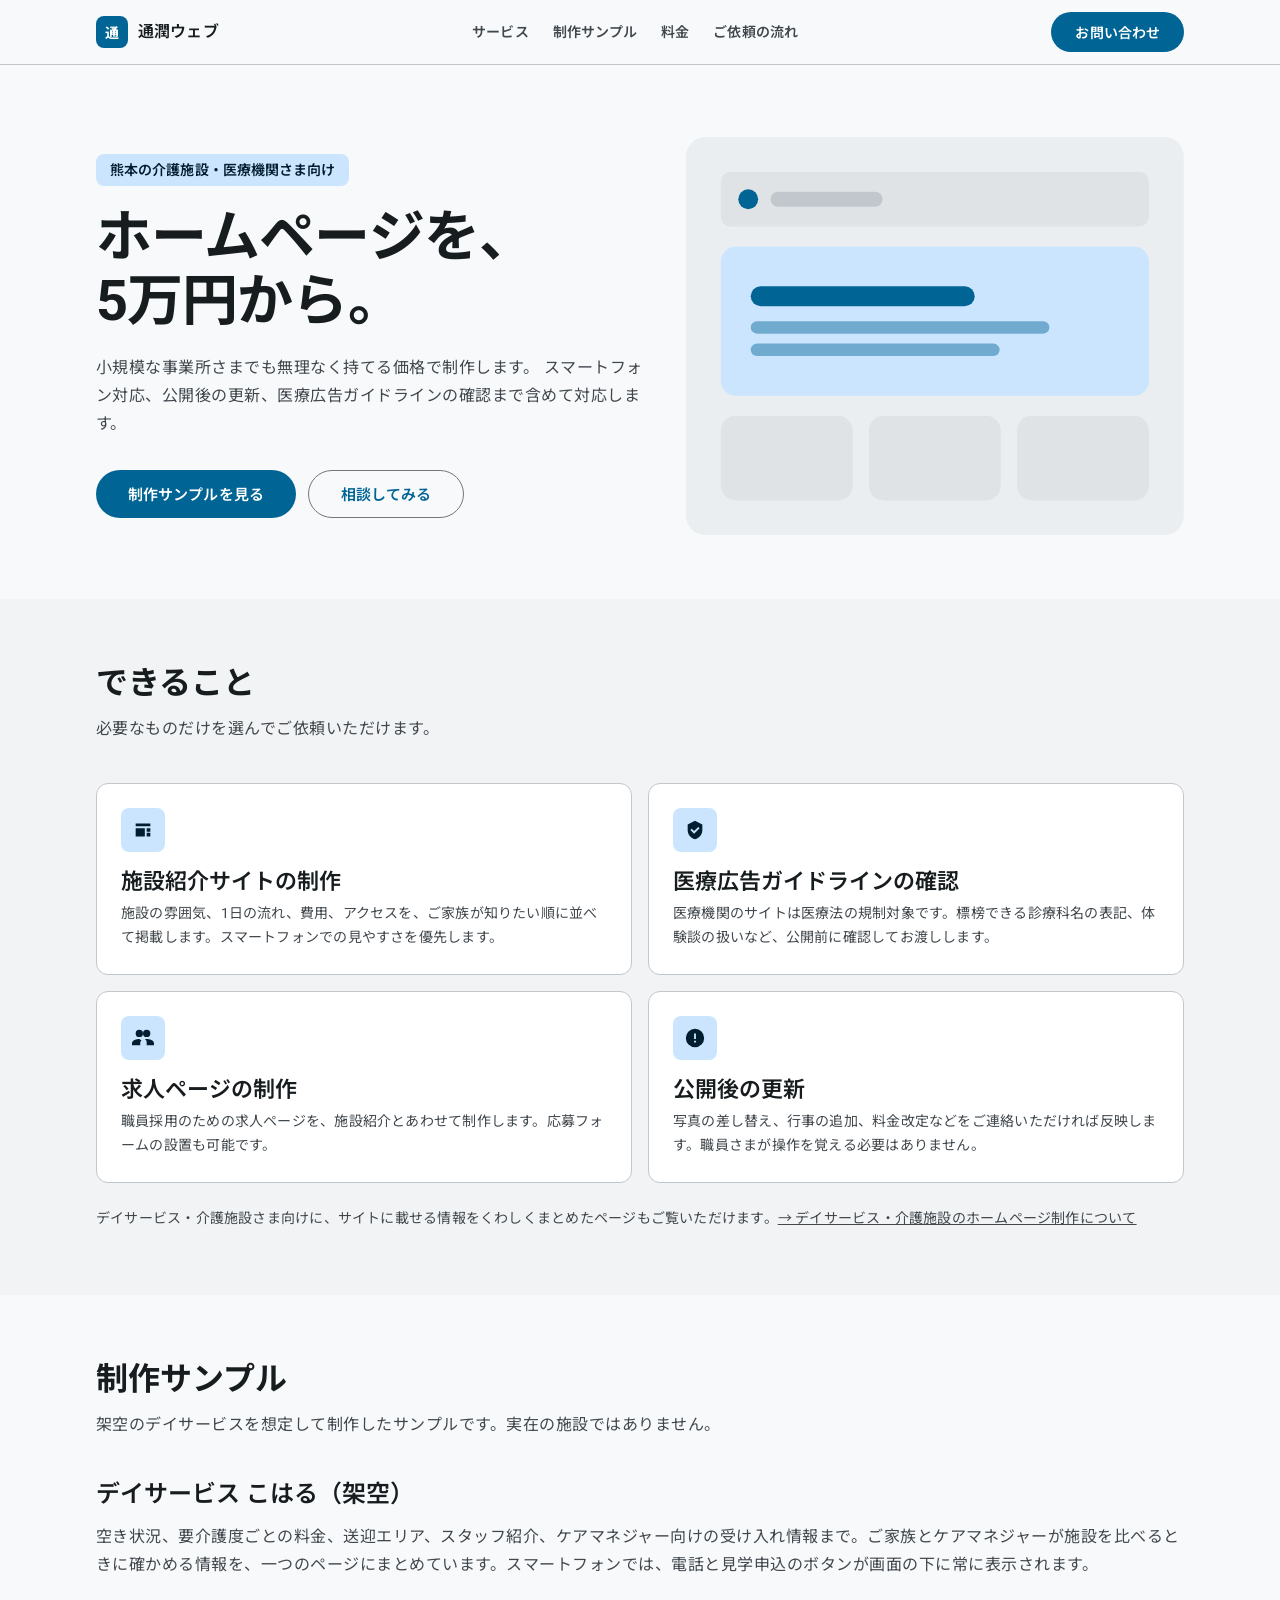
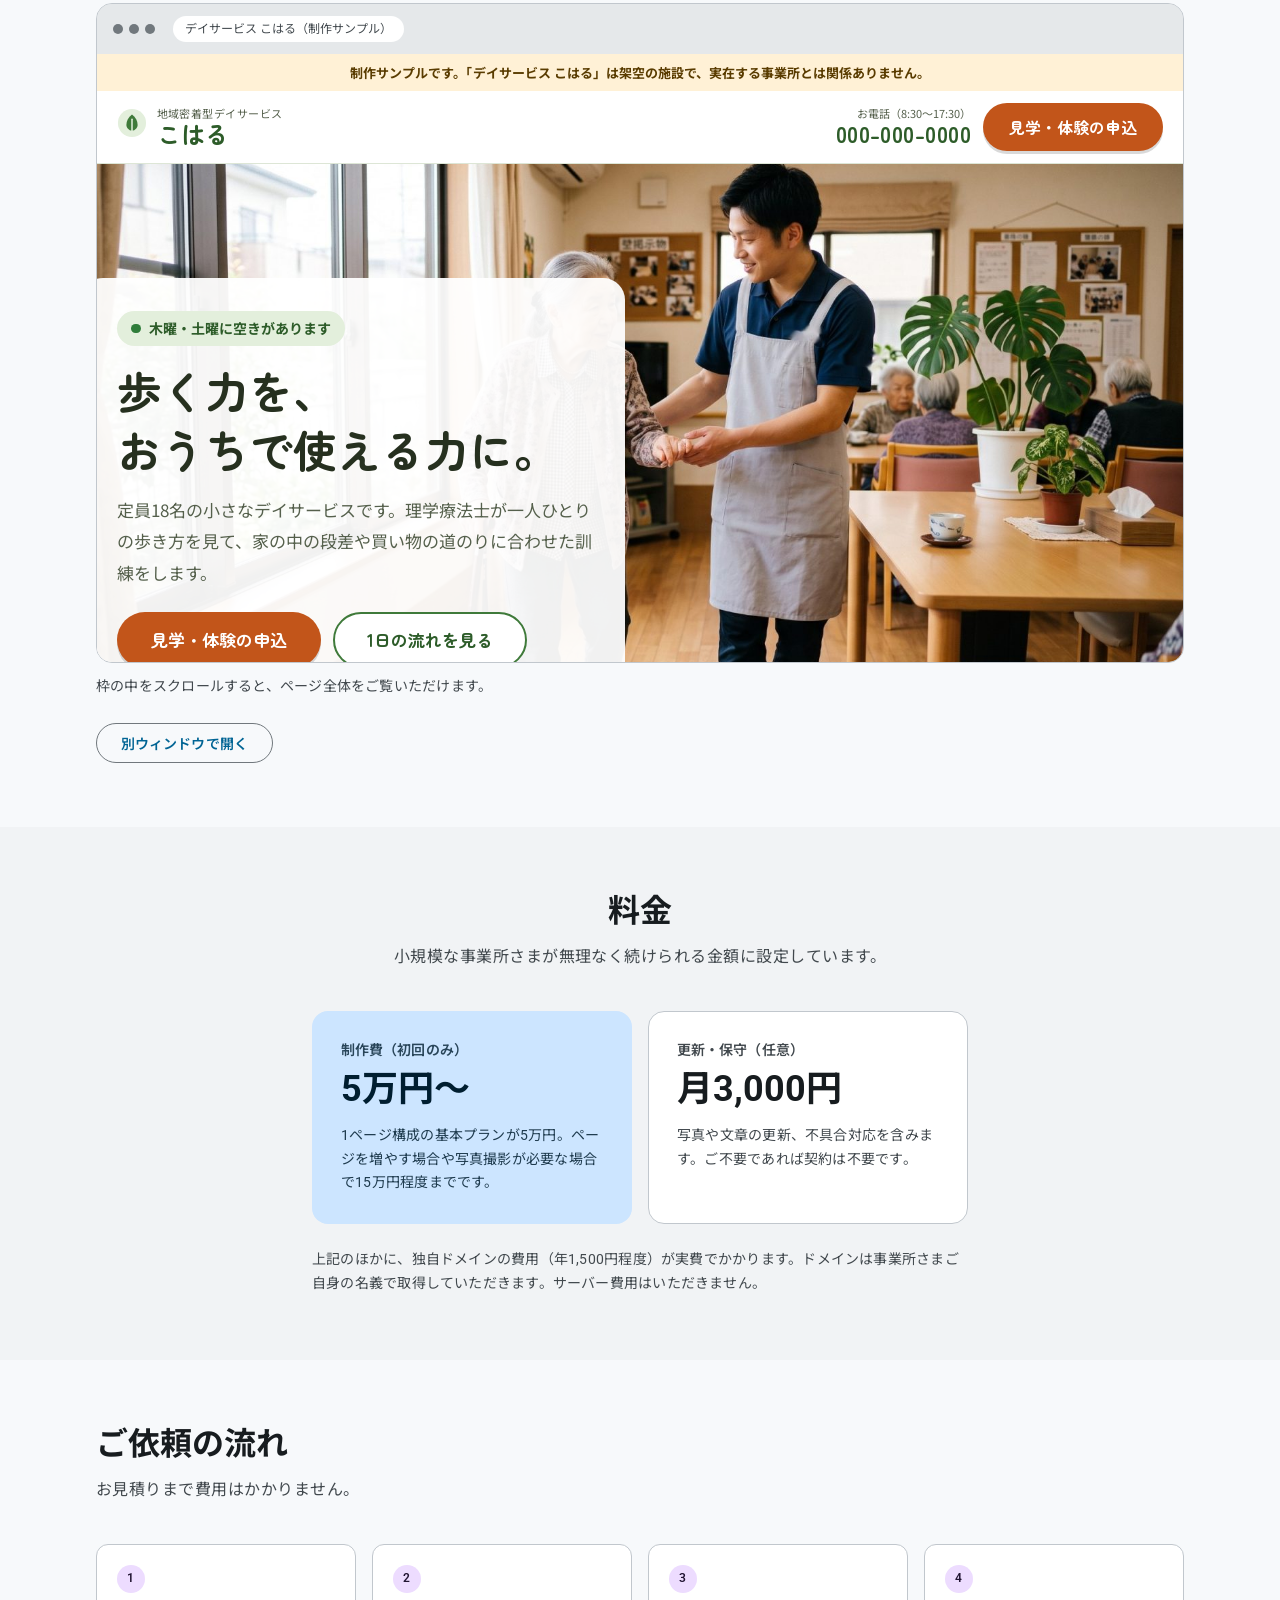
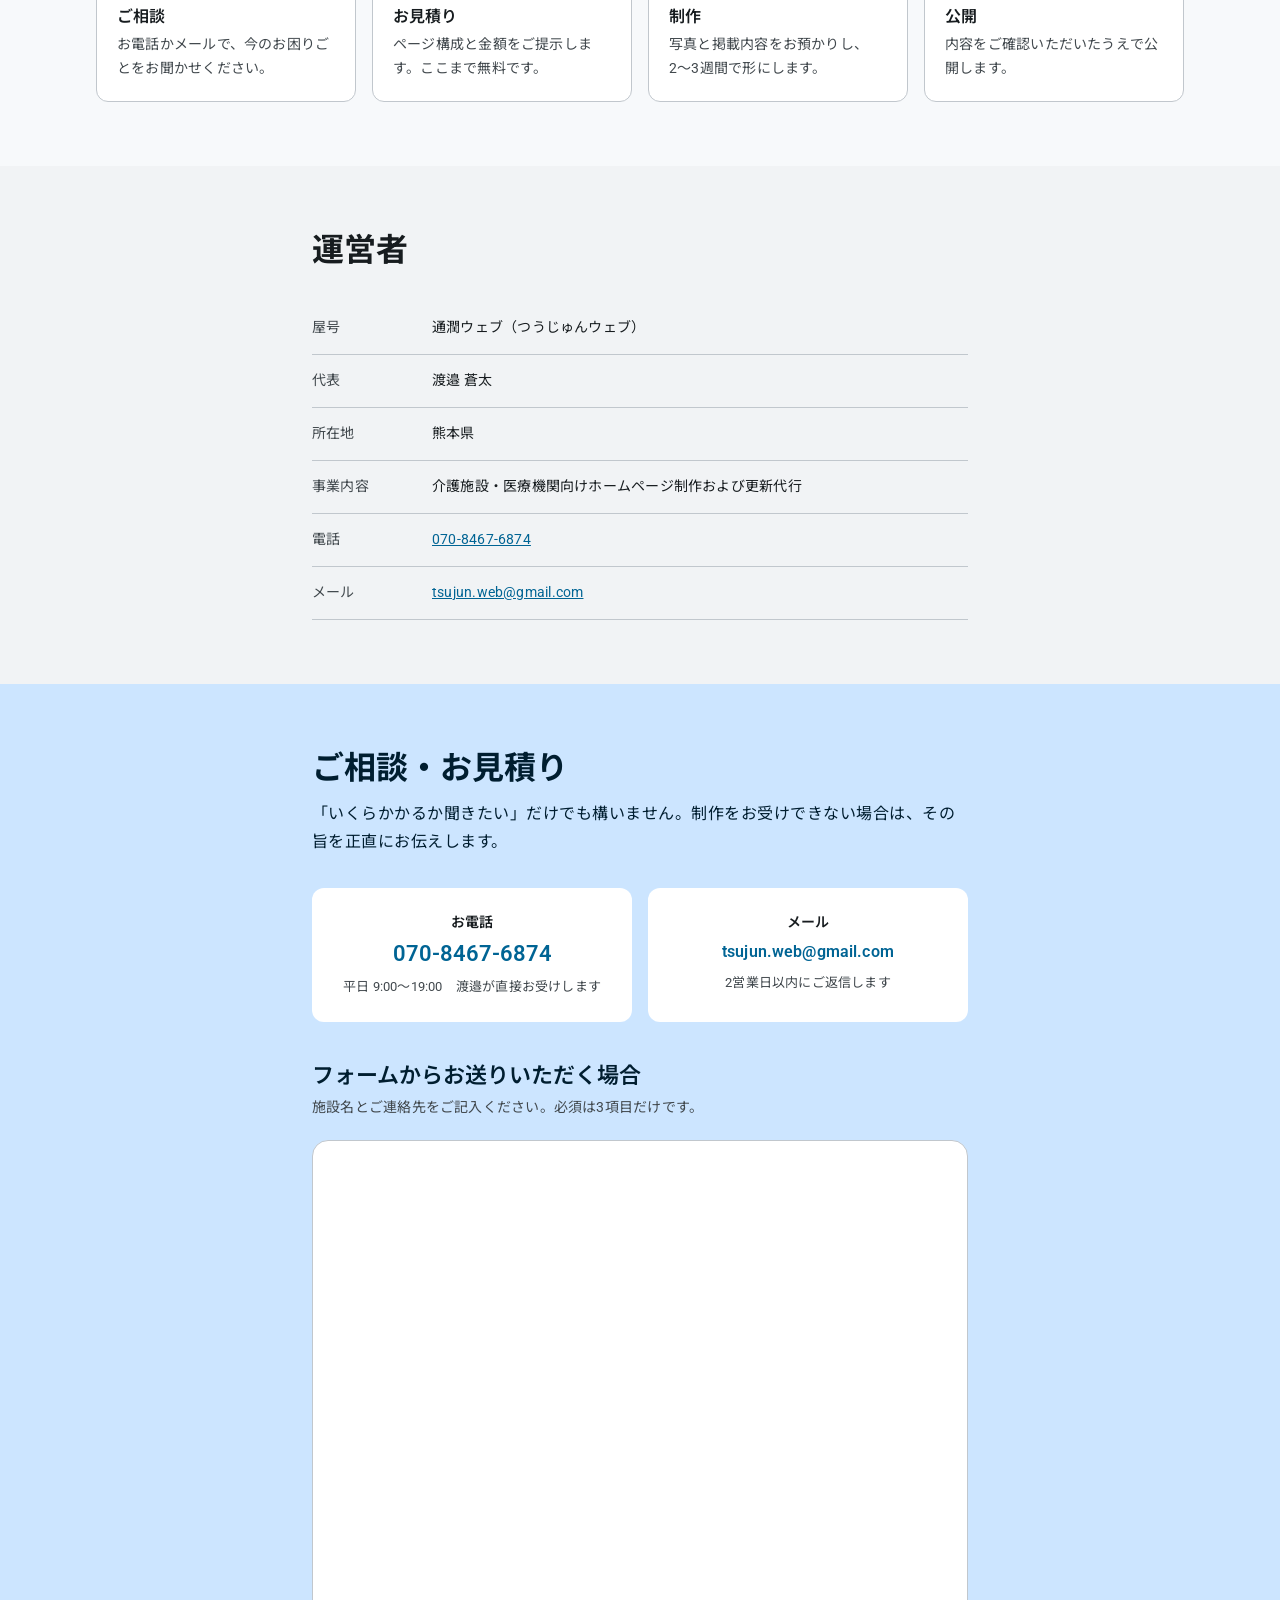
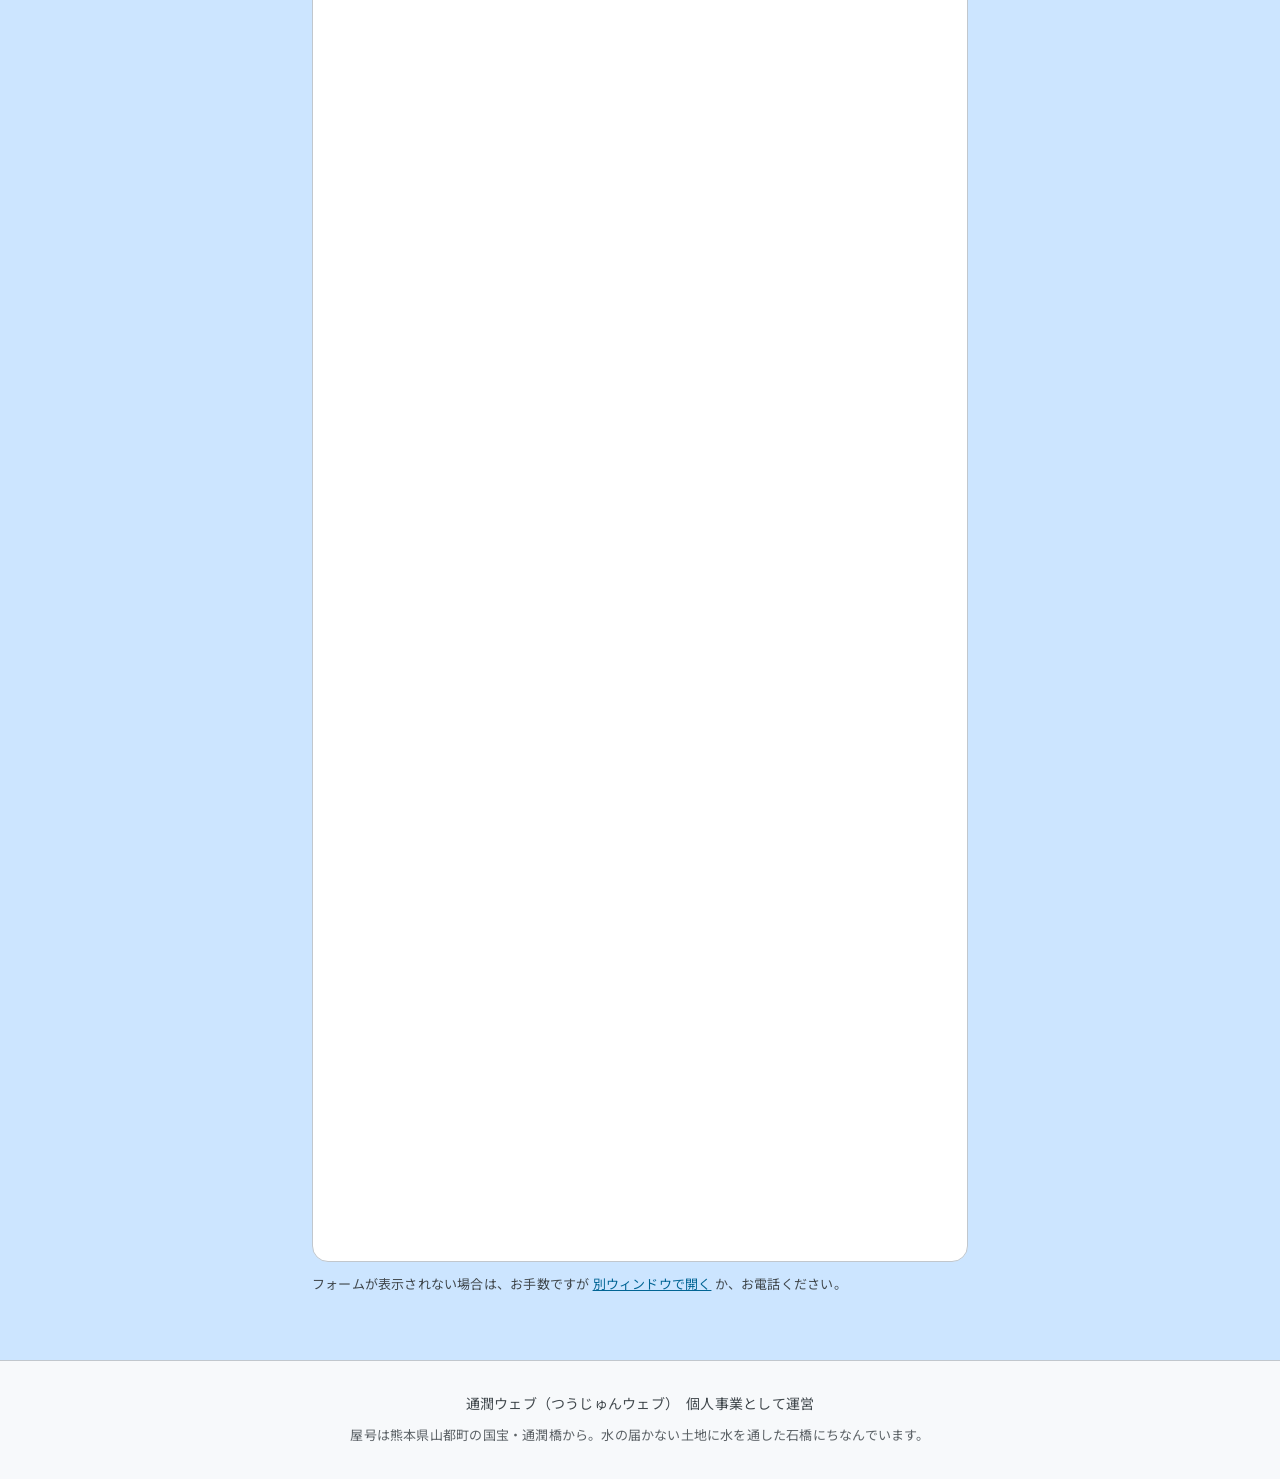
==== commit 8bb8c15f: "検索向けランディングページ dayservice/ を追加 「熊本 デイサービス／介護施設 ホームページ制作」を狙った専用ページ。 空き状況・要介護度別料金・送迎エリア・ケアマネ向け情報など、介護施設" ====
--- a/index.html
+++ b/index.html
@@ -15,7 +15,7 @@
 <link rel="preconnect" href="https://fonts.googleapis.com">
 <link rel="preconnect" href="https://fonts.gstatic.com" crossorigin>
 <link href="https://fonts.googleapis.com/css2?family=Roboto:wght@400;500;700&family=Noto+Sans+JP:wght@400;500;700&display=swap" rel="stylesheet">
-<link rel="stylesheet" href="css/style.css?v=7">
+<link rel="stylesheet" href="css/style.css?v=9">
 <script type="application/ld+json">
 {
   "@context": "https://schema.org",
@@ -140,6 +140,7 @@
           <p class="body-md">写真の差し替え、行事の追加、料金改定などをご連絡いただければ反映します。職員さまが操作を覚える必要はありません。</p>
         </div>
       </div>
+      <p class="fine body-md">デイサービス・介護施設さま向けに、サイトに載せる情報をくわしくまとめたページもご覧いただけます。<a href="dayservice/">→ デイサービス・介護施設のホームページ制作について</a></p>
     </div>
   </section>
 
--- a/css/style.css
+++ b/css/style.css
@@ -294,6 +294,47 @@
 .formframe__alt { margin-top: 0.75rem; color: var(--md-on-surface-variant); font-size: 0.8125rem; }
 .formframe__alt a { color: var(--md-primary); }
 
+/* ---------------------------------------------- パンくず */
+.crumbs { padding: 1rem 1.5rem 0; color: var(--md-on-surface-variant); }
+.crumbs a { color: var(--md-on-surface-variant); text-decoration: none; }
+.crumbs a:hover { color: var(--md-primary); text-decoration: underline; }
+.crumbs span[aria-hidden] { margin: 0 0.5rem; }
+.crumbs span[aria-current] { color: var(--md-on-surface); }
+
+/* ---------------------------------------------- hero（下層ページ用・1カラム） */
+.hero--page { padding: 3rem 0 3.5rem; text-align: left; }
+.hero--page .hero__lead { max-width: 40rem; }
+
+/* ---------------------------------------------- チェックリスト */
+.checklist { margin-top: 1.5rem; display: grid; gap: 0.625rem; }
+.checklist li {
+  position: relative; padding-left: 1.75rem; color: var(--md-on-surface-variant);
+}
+.checklist li::before {
+  content: ""; position: absolute; left: 0; top: 0.5em;
+  width: 0.625rem; height: 0.625rem; border-radius: var(--shape-full);
+  background: var(--md-primary);
+}
+
+/* ---------------------------------------------- FAQ */
+.faq { margin-top: 2rem; display: grid; gap: 0.75rem; }
+.faq details {
+  background: var(--md-surface-container-lowest);
+  border: 1px solid var(--md-outline-variant);
+  border-radius: var(--shape-md);
+  padding: 1rem 1.25rem;
+}
+.faq summary {
+  cursor: pointer; font-weight: 600; list-style: none;
+  display: flex; align-items: center; justify-content: space-between; gap: 1rem;
+}
+.faq summary::-webkit-details-marker { display: none; }
+.faq summary::after {
+  content: "+"; flex: none; font-size: 1.25rem; color: var(--md-primary);
+}
+.faq details[open] summary::after { content: "−"; }
+.faq details p { margin-top: 0.75rem; color: var(--md-on-surface-variant); }
+
 /* ---------------------------------------------- footer */
 .ftr { padding: 2rem 0; border-top: 1px solid var(--md-outline-variant); }
 .ftr p { color: var(--md-on-surface-variant); text-align: center; }
